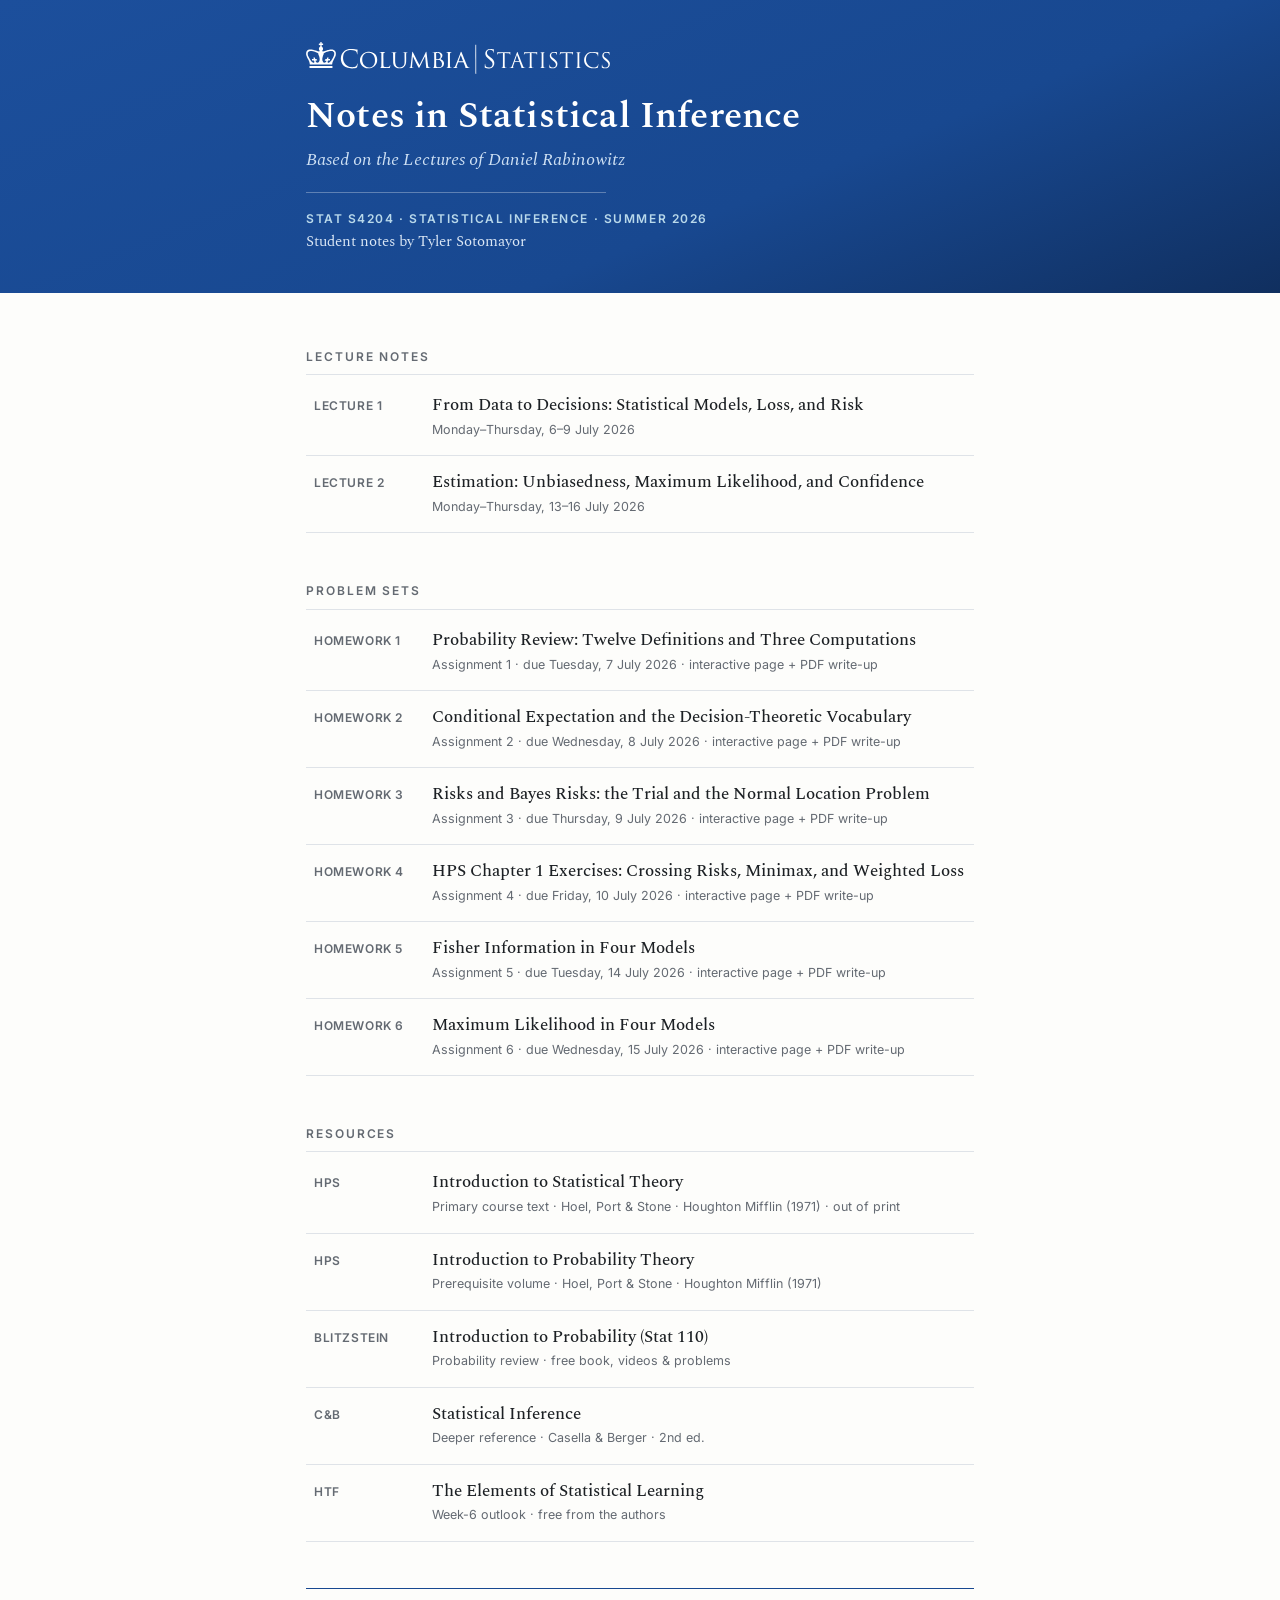
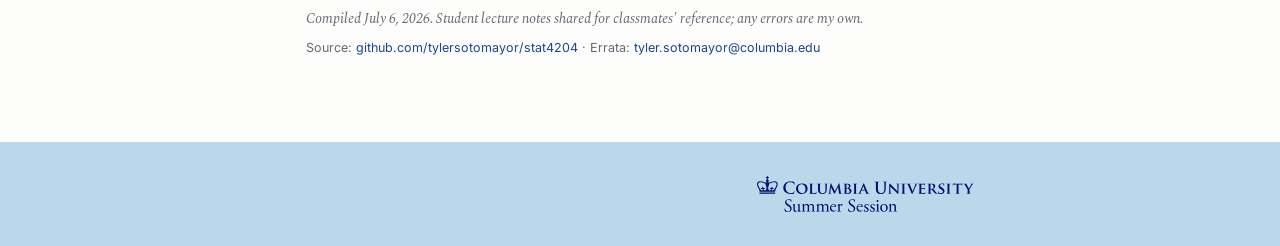
==== index.html @ 0d2d204b "Lecture 2 (Estimation) + expanded Lecture 1 (§1.9 Fisher information) - lecture-02.pdf: new 28-page " ====
<!DOCTYPE html>
<html lang="en">
<head>
<meta charset="utf-8">
<meta name="viewport" content="width=device-width, initial-scale=1">
<title>Notes in Statistical Inference — STAT S4204</title>
<meta name="description" content="Lecture notes for STAT S4204, Statistical Inference — Columbia University, Summer 2026 (Session B). Based on the lectures of Daniel Rabinowitz.">
<link rel="icon" type="image/svg+xml" href="favicon.svg">
<link rel="icon" href="favicon.ico" sizes="32x32">
<link rel="icon" type="image/png" sizes="32x32" href="favicon-32x32.png">
<link rel="icon" type="image/png" sizes="16x16" href="favicon-16x16.png">
<link rel="apple-touch-icon" href="apple-touch-icon.png">
<link rel="manifest" href="site.webmanifest">
<meta name="theme-color" content="#184890">
<link rel="preconnect" href="https://fonts.googleapis.com">
<link rel="preconnect" href="https://fonts.gstatic.com" crossorigin>
<link href="https://fonts.googleapis.com/css2?family=Spectral:ital,wght@0,400;0,500;0,600;0,700;1,400&family=Inter:wght@400;500;600&display=swap" rel="stylesheet">
<style>
  :root{--navy:#184890;--navy-dk:#102f5f;--cublue:#b9d9eb;--ink:#1c2024;--muted:#646a72;
    --rule:#dfe3e8;--bg:#fdfdfb;--prevbg:#eff5fb;--prevink:#2b323b}
  *{box-sizing:border-box}
  body{margin:0;background:var(--bg);color:var(--ink);font-family:"Spectral",Georgia,serif;
    line-height:1.62;-webkit-font-smoothing:antialiased}
  .band{background:linear-gradient(158deg,#1c4f9c,var(--navy) 62%,var(--navy-dk));color:#fff;padding:42px 0 38px}
  .band .in{max-width:720px;margin:0 auto;padding:0 26px}
  .band img{height:32px;width:auto;display:block;margin-bottom:22px}
  .band h1{font-weight:600;font-size:37px;line-height:1.1;letter-spacing:.005em;margin:0 0 8px}
  .band .sub{font-style:italic;font-size:18px;color:#cfe1f4;margin:0 0 18px;font-weight:400}
  .band .crule{height:1px;background:rgba(255,255,255,.30);max-width:300px;margin:0 0 16px}
  .band .course{font-family:"Inter",sans-serif;font-size:12px;letter-spacing:.13em;text-transform:uppercase;
    color:var(--cublue);font-weight:600;margin:0 0 3px}
  .band .byline{font-size:14.5px;color:#dce8f6;margin:0}
  .wrap{max-width:720px;margin:0 auto;padding:6px 26px 84px}
  .full{display:block;text-decoration:none;color:var(--navy-dk);margin:32px 0 4px;padding:17px 22px;
    border:1.5px solid var(--navy);border-radius:4px;transition:background .15s,color .15s}
  .full:hover{background:var(--navy);color:#fff}
  .full .t{font-weight:600;font-size:18px}
  .full .d{font-family:"Inter",sans-serif;font-size:12.5px;opacity:.82;margin-top:4px}
  h2{font-family:"Inter",sans-serif;font-size:12px;letter-spacing:.16em;text-transform:uppercase;
    color:var(--muted);font-weight:600;margin:48px 0 0}
  .h2rule{height:1px;background:var(--rule);margin:8px 0 4px}
  .list{list-style:none;margin:0;padding:0}
  .list li{border-bottom:1px solid var(--rule)}
  a.row{display:grid;grid-template-columns:104px 1fr;gap:14px;align-items:baseline;text-decoration:none;
    color:inherit;padding:15px 8px;transition:background .13s}
  a.row:hover{background:#f3f7fc}
  a.row:hover .ttl{color:var(--navy)}
  .num{font-family:"Inter",sans-serif;font-size:12px;letter-spacing:.05em;text-transform:uppercase;
    color:var(--muted);font-weight:600;white-space:nowrap}
  .ttl{display:block;font-size:17px;line-height:1.4;font-weight:500;transition:color .14s}
  .meta{display:block;font-family:"Inter",sans-serif;color:var(--muted);font-size:12.5px;margin-top:2px}
  .prev{display:block;font-family:"Inter",sans-serif;font-size:12.5px;line-height:1.6;color:var(--prevink);
    background:var(--prevbg);border-left:2px solid var(--cublue);border-radius:0 5px 5px 0;
    max-height:0;opacity:0;overflow:hidden;padding:0 13px;
    transition:max-height .36s ease,opacity .28s ease,padding .36s ease,margin-top .36s ease}
  a.row:hover .prev{max-height:340px;opacity:1;padding:11px 13px;margin-top:9px}
  .prev .lab{display:block;font-weight:600;letter-spacing:.09em;text-transform:uppercase;font-size:10px;
    color:var(--navy);margin-bottom:5px}
  .prev em{font-style:italic}
  footer{margin-top:46px;padding-top:20px;border-top:1px solid var(--navy);color:var(--muted);
    font-size:13.5px;font-style:italic}
  footer .ln{font-family:"Inter",sans-serif;font-style:normal;font-size:12.5px;margin-top:7px}
  footer a{color:var(--navy);text-decoration:none}footer a:hover{text-decoration:underline}
  .footerband{background:var(--cublue);padding:34px 0;line-height:0}
  .footerband .in{max-width:720px;margin:0 auto;padding:0 26px;text-align:right}
  .footerband img{height:36px;width:auto;display:inline-block}
</style>
</head>
<body>
  <div class="band"><div class="in">
    <img src="assets/cu-stat-white.svg" alt="Columbia Statistics">
    <h1>Notes in Statistical Inference</h1>
    <p class="sub">Based on the Lectures of Daniel Rabinowitz</p>
    <div class="crule"></div>
    <p class="course">STAT&nbsp;S4204 · Statistical Inference · Summer&nbsp;2026</p>
    <p class="byline">Student notes by Tyler Sotomayor</p>
  </div></div>
  <div class="wrap">

    <h2>Lecture Notes</h2>
    <div class="h2rule"></div>
    <ul class="list">
      <li><a class="row" href="lecture-01.pdf"><span class="num">Lecture&nbsp;1</span><span><span class="ttl">From Data to Decisions: Statistical Models, Loss, and Risk</span><span class="meta">Monday–Thursday, 6–9 July 2026</span><span class="prev"><span class="lab">Overview</span>The course opens where applied statistics leaves off: a study has a goal, data, and software output—and none of those, by themselves, say anything about reality. This lecture builds the bridge. After a review of random variables, distributions, and realizations (and of expectation up through iterated expectations), the data's unknown joint distribution is organized into a <em>statistical model</em>, the study's purpose becomes an <em>analytic goal</em> expressed in the model's parameters, and the choice of method becomes a decision problem: an action space, a loss function, and—as the figure of merit—the <em>risk function</em>, the expected loss as a function of the parameter. Admissibility and the Bayes principle give the two classical answers to what "good" means, and both are put to work on a two-arm clinical trial in which two estimators of a cure-rate difference compete. Thursday's handout then pushes the estimation half one level deeper: restricting attention to <em>unbiased</em> methods, it builds the <em>score</em> and the <em>Fisher information</em> and proves the <em>information bound</em>—a floor under the variance of every unbiased estimator, computed from the model alone and attained exactly by the average of a normal sample. The companion text is Hoel–Port–Stone, Chapter&nbsp;1 (hps&nbsp;1); the closing section opens the door to Chapter&nbsp;2's estimation theory (hps&nbsp;2).</span></span></a></li>
      <li><a class="row" href="lecture-02.pdf"><span class="num">Lecture&nbsp;2</span><span><span class="ttl">Estimation: Unbiasedness, Maximum Likelihood, and Confidence</span><span class="meta">Monday–Thursday, 13–16 July 2026</span><span class="prev"><span class="lab">Overview</span>Estimation gets its own unit: the decision problem in which the action space <em>is</em> the parameter space and the loss is squared error. The week's deck is an itinerary—most of its slides name what is then developed at the board—and the notes work each named item in full. Unbiasedness is defined in its general form and defended as a way of choosing among admissible rules; the information bound is lifted to models with several parameters, where the price of nuisance parameters becomes visible. The unit's centerpiece is the course's first general-purpose <em>constructor</em> of estimators: maximum likelihood, whose estimate sits—approximately, when the information is high—at truth plus score over information, and therefore approximately attains the floor; four classical samples make that exact or nearly so. Confidence sets turn point estimates into precision statements via pivot statistics; conditional expectation returns as the best predictor under squared error; and with a prior on the table, the posterior mean is proved to minimize the Bayes risk, with the normal–normal, binomial–beta, and Poisson–gamma trios worked out. A closing pair of slides reads Bayes methods as shrinkage and penalization, and names the next horizon: sufficiency (hps&nbsp;2).</span></span></a></li>
    </ul>

    <h2>Problem Sets</h2>
    <div class="h2rule"></div>
    <ul class="list">
      <li><a class="row" href="homework-01.html"><span class="num">Homework&nbsp;1</span><span><span class="ttl">Probability Review: Twelve Definitions and Three Computations</span><span class="meta">Assignment 1 · due Tuesday, 7 July 2026 · interactive page + PDF write-up</span><span class="prev"><span class="lab">Overview</span>The twelve review concepts—random variables through the implication of independence for covariance—each defined, discussed across the course texts, and grounded in a real-world example, plus the three moment computations with every rule named. The interactive page explores a distribution's two portraits, the sign of covariance in data, and the classic dependent-but-uncorrelated counterexample.</span></span></a></li>
      <li><a class="row" href="homework-02.html"><span class="num">Homework&nbsp;2</span><span><span class="ttl">Conditional Expectation and the Decision-Theoretic Vocabulary</span><span class="meta">Assignment 2 · due Wednesday, 8 July 2026 · interactive page + PDF write-up</span><span class="prev"><span class="lab">Overview</span>Expectation through iterated expectations, the statistical model and the analytic goal, the three elements of a decision problem, risk and admissibility—then the first live risk comparison: the observed rate against the shrunken Y/(n+c), whose risk curves cross at p*(n) and merge as n grows. Interactive: a conditional-expectation slicer, the bias–variance anatomy, and a shrinkage-versus-n laboratory.</span></span></a></li>
      <li><a class="row" href="homework-03.html"><span class="num">Homework&nbsp;3</span><span><span class="ttl">Risks and Bayes Risks: the Trial and the Normal Location Problem</span><span class="meta">Assignment 3 · due Thursday, 9 July 2026 · interactive page + PDF write-up</span><span class="prev"><span class="lab">Overview</span>The class example worked in full—risk functions and Bayes risks for the observed-rate and shaded-rate differences under independent uniform priors, with the shaded rule unmasked as the Bayes rule (Laplace's rule of succession)—then the normal problem: the shrinkage family (1−a)S/n + a, its risks, its Bayes risks, and the optimal weight a* = σ²/(n+σ²). Interactive: a two-sample trial lab and a choose-your-prior shrinkage laboratory.</span></span></a></li>
      <li><a class="row" href="homework-04.html"><span class="num">Homework&nbsp;4</span><span><span class="ttl">HPS Chapter 1 Exercises: Crossing Risks, Minimax, and Weighted Loss</span><span class="meta">Assignment 4 · due Friday, 10 July 2026 · interactive page + PDF write-up</span><span class="prev"><span class="lab">Overview</span>Exercises 1, 3, 4, 5, 6, and 7 from the course text's first chapter, in the book's own notation: the linear family cx for a normal observation and its Bayes member c* = 1/4 under a uniform prior; the rate against the shaded rule at n = 2 (crossing risks, minimax within the pair); the running binomial baseline θ(1−θ)/n and its mean risk 1/6n; the weighted loss that flattens the rate's risk into an equalizer; and Poisson estimation priced by a gamma prior. Interactive: a minimax lab at any n, a Bayes-within-a-class lab, and the loss-flattening comparison.</span></span></a></li>
      <li><a class="row" href="homework-05.html"><span class="num">Homework&nbsp;5</span><span><span class="ttl">Fisher Information in Four Models</span><span class="meta">Assignment 5 · due Tuesday, 14 July 2026 · interactive page + PDF write-up</span><span class="prev"><span class="lab">Overview</span>The seven likelihood quantities—likelihood through the expected second derivative—computed in four models: normal with known variance, Poisson, exponential in its mean parameterization, and the natural exponential family f(y)exp[θy − ψ(θ)], whose normalizer generates the moments (mean ψ′, variance ψ″) and unifies the other three by reparameterization. Every setting exhibits the score's zero mean and the information identity Var(ℓ′) = −E(ℓ″) = Iₙ(θ). Interactive: a curvature lab, an observed-versus-expected information sampler, and the attained/unattained bound comparison.</span></span></a></li>
      <li><a class="row" href="homework-06.html"><span class="num">Homework&nbsp;6</span><span><span class="ttl">Maximum Likelihood in Four Models</span><span class="meta">Assignment 6 · due Wednesday, 15 July 2026 · interactive page + PDF write-up</span><span class="prev"><span class="lab">Overview</span>The sequel to Assignment 5: the two items struck from that problem set become this one. In all four models—normal with known variance, Poisson, exponential in the mean, and the exponential family parameterized by θ = ψ′(ξ)—the maximum likelihood estimator is the sample mean, its variance is exact rather than asymptotic, and it sits on the variance bound; the fourth problem shows why the instructor's choice of parameterization makes the likelihood equation hand over the estimator directly. Interactive: the likelihood equation picking out ȳ, the estimator's sampling distribution against the bound, and the slope-matching picture on ψ.</span></span></a></li>
    </ul>

    <h2>Resources</h2>
    <div class="h2rule"></div>
    <ul class="list">
      <li><a class="row" href="https://archive.org/details/introductiontost00hoel_0" target="_blank" rel="noopener"><span class="num">HPS</span><span><span class="ttl">Introduction to Statistical Theory</span><span class="meta">Primary course text · Hoel, Port &amp; Stone · Houghton Mifflin (1971) · out of print</span><span class="prev"><span class="lab">About</span>The text the course follows — Ch.&nbsp;1 decision theory, Chs.&nbsp;2–3 estimation and testing, Chs.&nbsp;4–5 linear models; the notes' locators (hps&nbsp;1, …) point straight into it. The syllabus lists it as <em>Introduction to Statistical Inference</em>; the book published under ISBN 0-395-04637-8 is <em>Introduction to Statistical Theory</em>. Out of print — borrowable by the hour at the Internet Archive (free account), and used copies are inexpensive.</span></span></a></li>
      <li><a class="row" href="https://archive.org/details/introductiontopr0000hoel" target="_blank" rel="noopener"><span class="num">HPS</span><span><span class="ttl">Introduction to Probability Theory</span><span class="meta">Prerequisite volume · Hoel, Port &amp; Stone · Houghton Mifflin (1971)</span><span class="prev"><span class="lab">About</span>The probability volume of the same trilogy — the reference for the Week-1 review material: random variables, distributions, expectation, conditional expectation, variance and covariance. Borrowable at the Internet Archive.</span></span></a></li>
      <li><a class="row" href="https://projects.iq.harvard.edu/stat110/home" target="_blank" rel="noopener"><span class="num">Blitzstein</span><span><span class="ttl">Introduction to Probability (Stat 110)</span><span class="meta">Probability review · free book, videos &amp; problems</span><span class="prev"><span class="lab">About</span>Blitzstein &amp; Hwang's probability course and book, free from the authors — the friendliest place to rebuild fluency with distributions, expectation, LOTUS, conditioning, and iterated expectations.</span></span></a></li>
      <li><a class="row" href="https://archive.org/details/statisticalinfer0000case" target="_blank" rel="noopener"><span class="num">C&amp;B</span><span><span class="ttl">Statistical Inference</span><span class="meta">Deeper reference · Casella &amp; Berger · 2nd ed.</span><span class="prev"><span class="lab">About</span>The standard graduate reference for everything this course touches — decision theory, estimation, hypothesis testing — at one more level of generality. Borrowable at the Internet Archive.</span></span></a></li>
      <li><a class="row" href="https://hastie.su.domains/ElemStatLearn/" target="_blank" rel="noopener"><span class="num">HTF</span><span><span class="ttl">The Elements of Statistical Learning</span><span class="meta">Week-6 outlook · free from the authors</span><span class="prev"><span class="lab">About</span>Hastie, Tibshirani &amp; Friedman's classic — the natural continuation for the final week's introduction to the foundations of machine learning. Free PDF from the authors.</span></span></a></li>
    </ul>

    <footer>
      Compiled July&nbsp;6,&nbsp;2026. Student lecture notes shared for classmates' reference; any errors are my own.
      <div class="ln">Source: <a href="https://github.com/tylersotomayor/stat4204/tree/main/src">github.com/tylersotomayor/stat4204</a> · Errata: <a href="mailto:tyler.sotomayor@columbia.edu">tyler.sotomayor@columbia.edu</a></div>
    </footer>
  </div>
  <div class="footerband"><div class="in"><img src="assets/summer-logo.svg" alt="Columbia University Summer Session"></div></div>
</body>
</html>
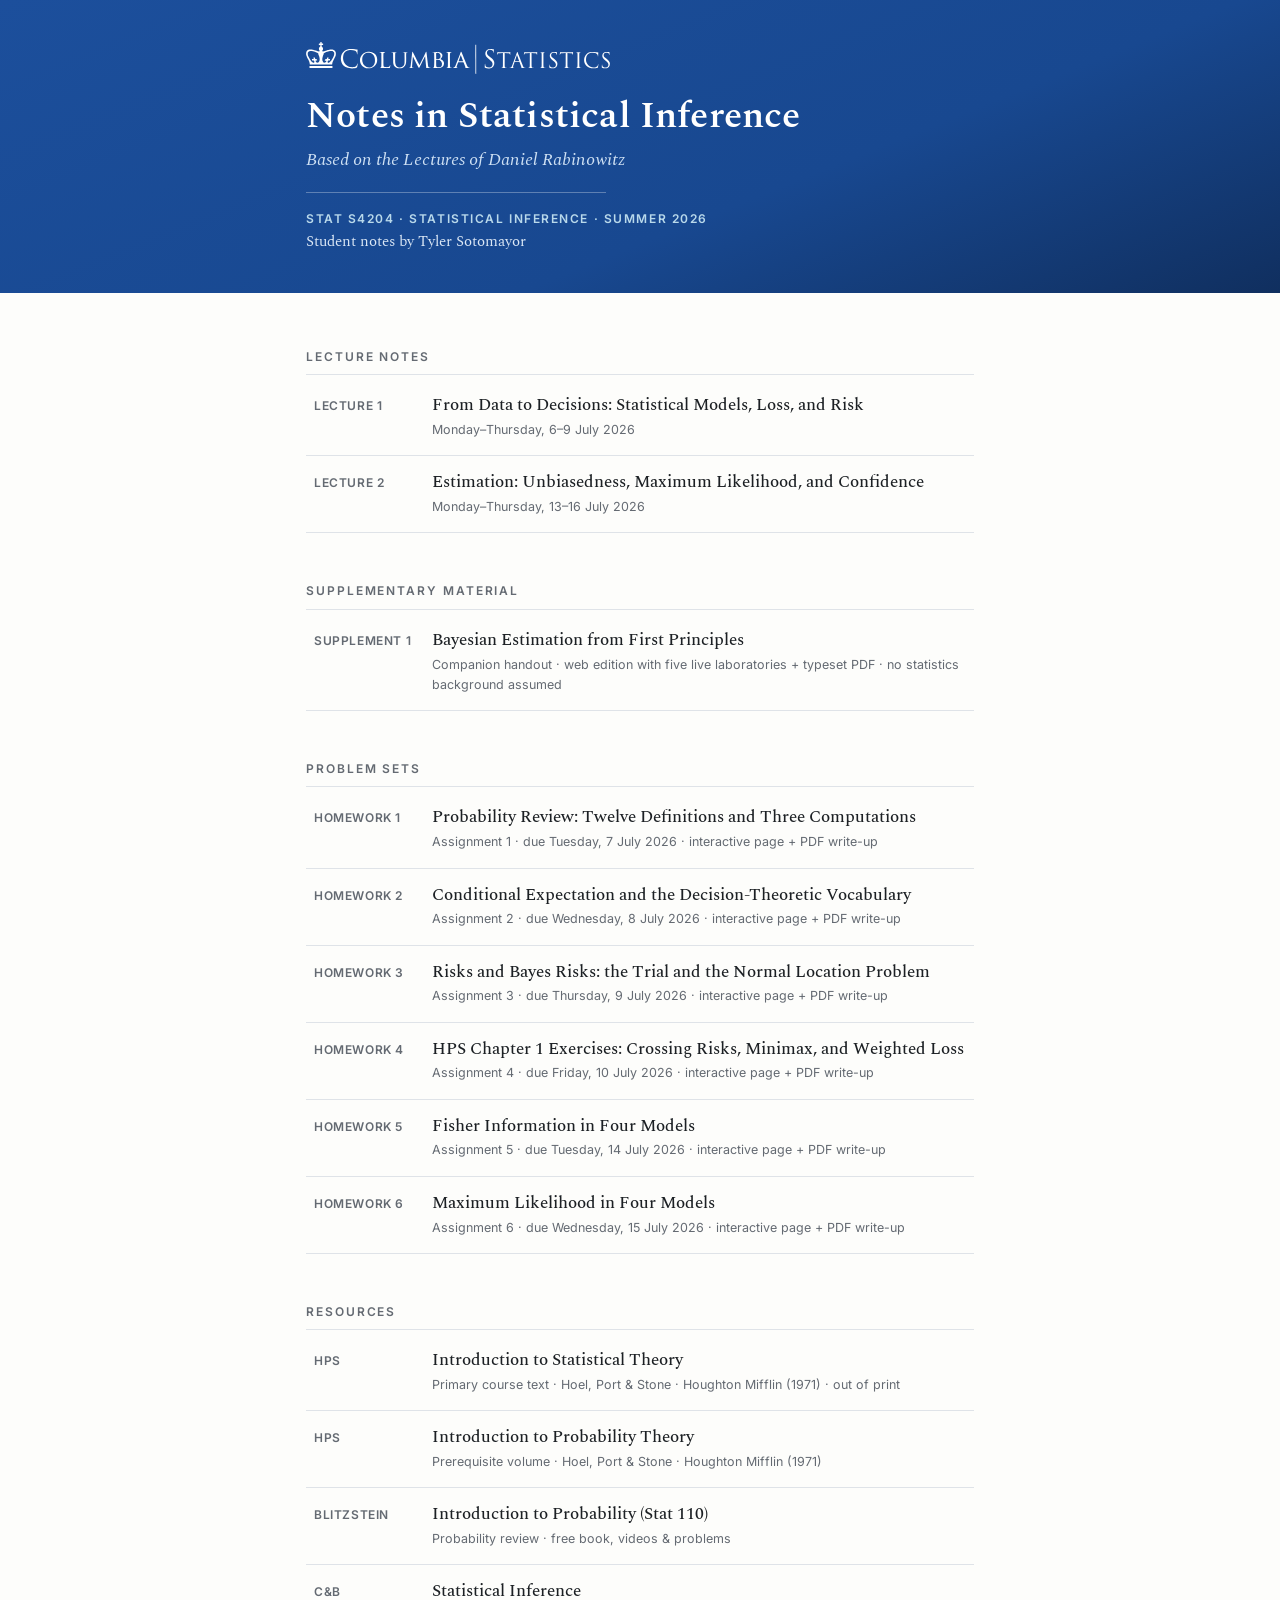
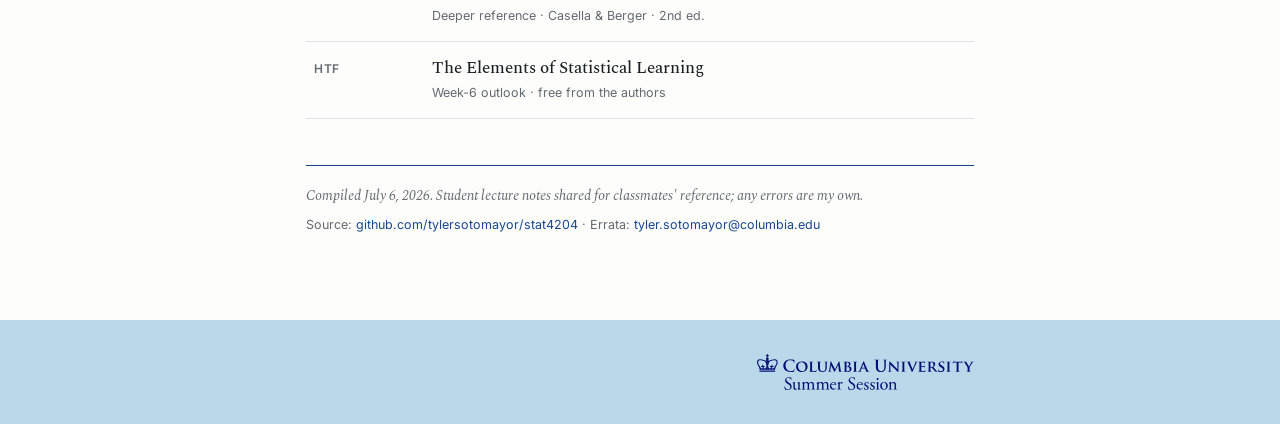
==== commit 594b6804: "Supplementary Material: Bayesian Estimation handout, web edition with live labs - handout-bayes-esti" ====
--- a/index.html
+++ b/index.html
@@ -84,6 +84,12 @@
       <li><a class="row" href="lecture-02.pdf"><span class="num">Lecture&nbsp;2</span><span><span class="ttl">Estimation: Unbiasedness, Maximum Likelihood, and Confidence</span><span class="meta">Monday–Thursday, 13–16 July 2026</span><span class="prev"><span class="lab">Overview</span>Estimation gets its own unit: the decision problem in which the action space <em>is</em> the parameter space and the loss is squared error. The week's deck is an itinerary—most of its slides name what is then developed at the board—and the notes work each named item in full. Unbiasedness is defined in its general form and defended as a way of choosing among admissible rules; the information bound is lifted to models with several parameters, where the price of nuisance parameters becomes visible. The unit's centerpiece is the course's first general-purpose <em>constructor</em> of estimators: maximum likelihood, whose estimate sits—approximately, when the information is high—at truth plus score over information, and therefore approximately attains the floor; four classical samples make that exact or nearly so. Confidence sets turn point estimates into precision statements via pivot statistics; conditional expectation returns as the best predictor under squared error; and with a prior on the table, the posterior mean is proved to minimize the Bayes risk, with the normal–normal, binomial–beta, and Poisson–gamma trios worked out. A closing pair of slides reads Bayes methods as shrinkage and penalization, and names the next horizon: sufficiency (hps&nbsp;2).</span></span></a></li>
     </ul>
 
+    <h2>Supplementary Material</h2>
+    <div class="h2rule"></div>
+    <ul class="list">
+      <li><a class="row" href="handout-bayes-estimation.html"><span class="num">Supplement&nbsp;1</span><span><span class="ttl">Bayesian Estimation from First Principles</span><span class="meta">Companion handout · web edition with five live laboratories + typeset PDF · no statistics background assumed</span><span class="prev"><span class="lab">Overview</span>A student-written companion that rebuilds, from nothing, the mathematics behind one sentence from Lecture 2: <em>under squared-error loss, the best estimator is the posterior mean</em>. Every term is defined before it is used, and every derivation shows every algebraic step: why estimation gets stuck without a prior, Bayes' theorem proved by slicing a joint distribution, the best-constant and posterior-mean theorems in full, the Gamma and Beta toolkit, and two complete worked examples with real numbers. The web edition embeds five laboratories where the print edition has figures—slice-and-renormalize Bayes updating, a steerable prior-to-posterior lab, the loss function choosing between mean, median, and mode, and three priors racing one data stream—with the normal–normal update as the centerpiece: its completing-the-square derivation replayed step by step with your numbers, a precision ledger, and a shrinkage strip.</span></span></a></li>
+    </ul>
+
     <h2>Problem Sets</h2>
     <div class="h2rule"></div>
     <ul class="list">
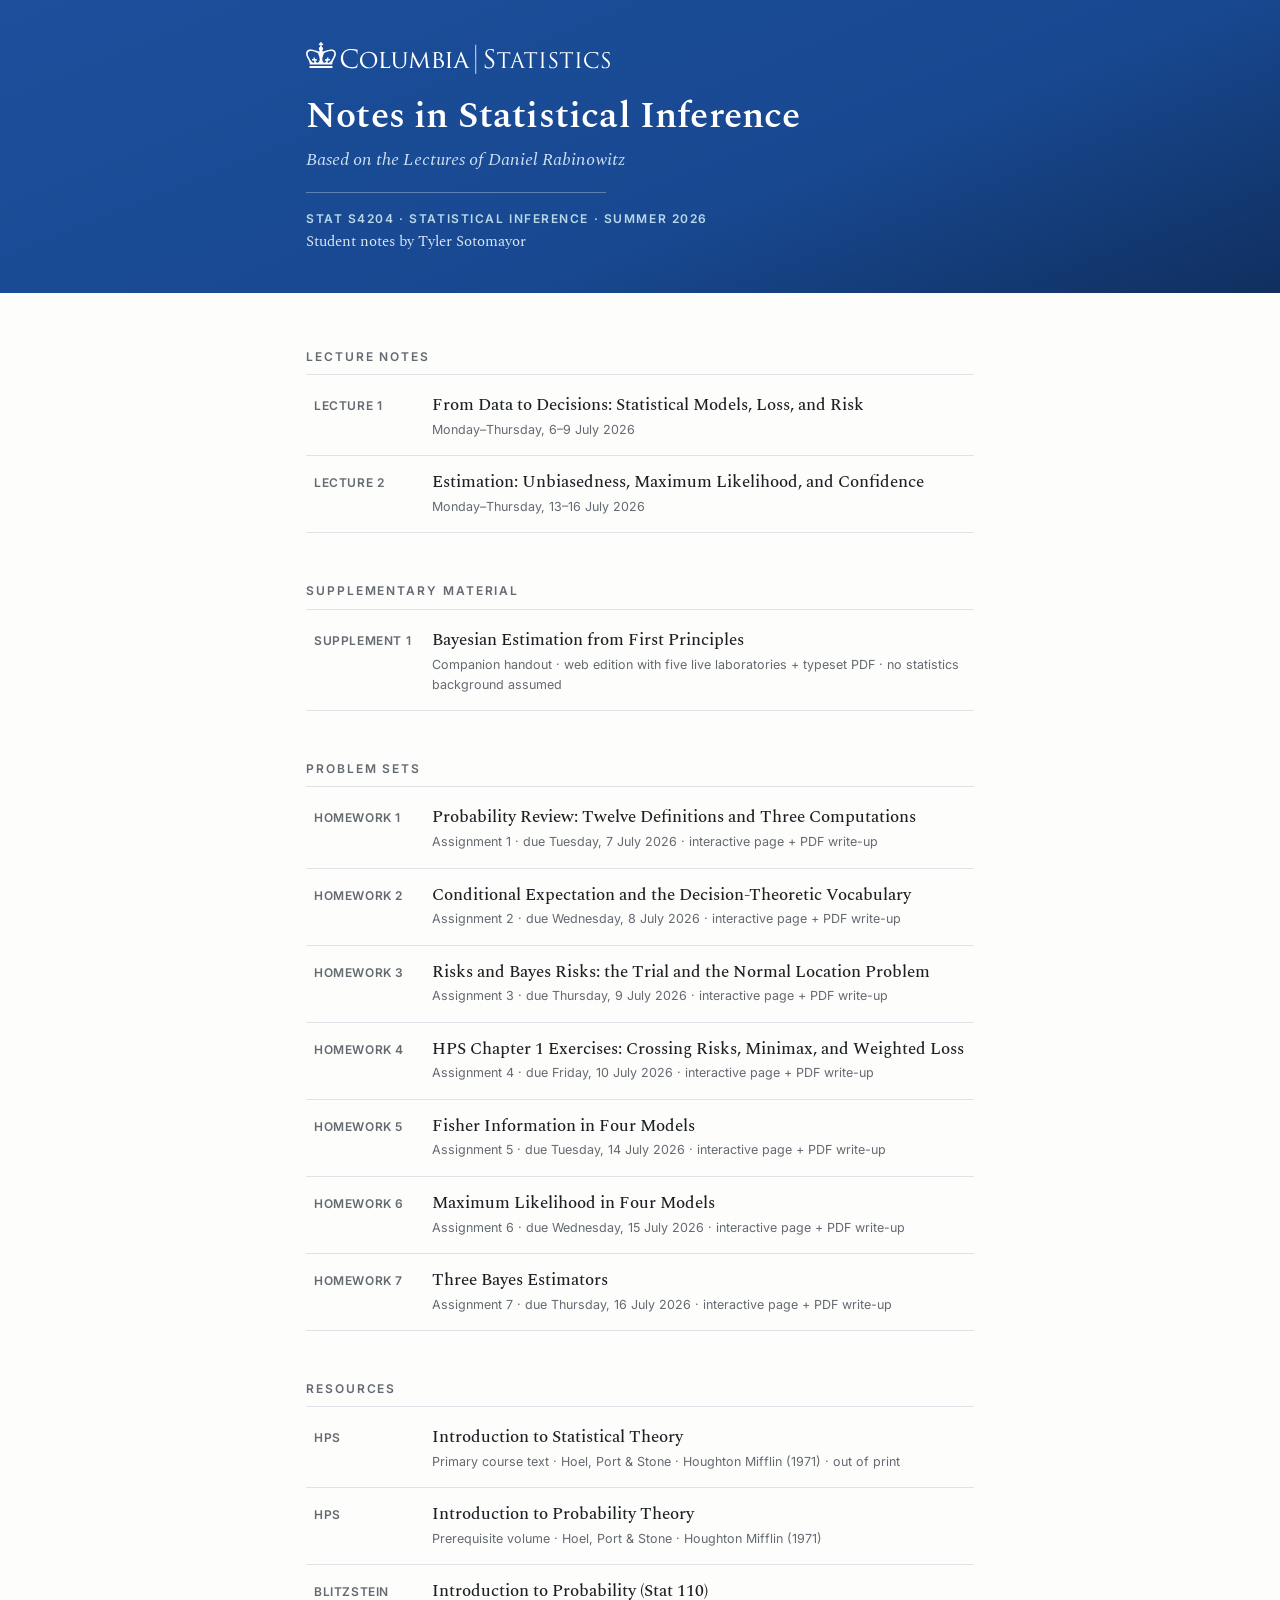
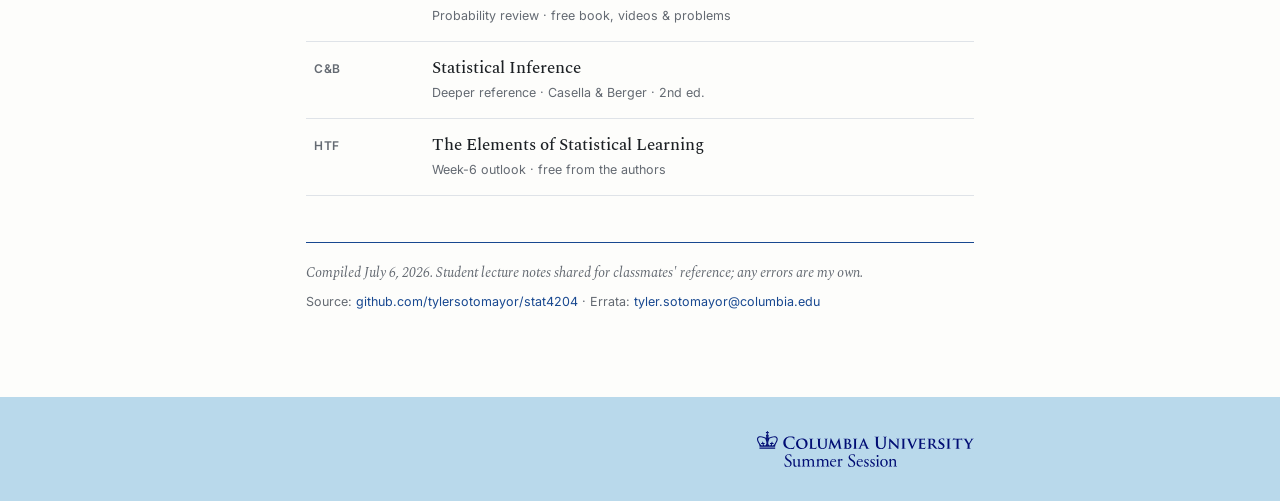
==== commit 7806c3a7: "Publish Homework 7: three conjugate Bayes estimators Write-up PDF plus the interactive companion (no" ====
--- a/index.html
+++ b/index.html
@@ -99,6 +99,7 @@
       <li><a class="row" href="homework-04.html"><span class="num">Homework&nbsp;4</span><span><span class="ttl">HPS Chapter 1 Exercises: Crossing Risks, Minimax, and Weighted Loss</span><span class="meta">Assignment 4 · due Friday, 10 July 2026 · interactive page + PDF write-up</span><span class="prev"><span class="lab">Overview</span>Exercises 1, 3, 4, 5, 6, and 7 from the course text's first chapter, in the book's own notation: the linear family cx for a normal observation and its Bayes member c* = 1/4 under a uniform prior; the rate against the shaded rule at n = 2 (crossing risks, minimax within the pair); the running binomial baseline θ(1−θ)/n and its mean risk 1/6n; the weighted loss that flattens the rate's risk into an equalizer; and Poisson estimation priced by a gamma prior. Interactive: a minimax lab at any n, a Bayes-within-a-class lab, and the loss-flattening comparison.</span></span></a></li>
       <li><a class="row" href="homework-05.html"><span class="num">Homework&nbsp;5</span><span><span class="ttl">Fisher Information in Four Models</span><span class="meta">Assignment 5 · due Tuesday, 14 July 2026 · interactive page + PDF write-up</span><span class="prev"><span class="lab">Overview</span>The seven likelihood quantities—likelihood through the expected second derivative—computed in four models: normal with known variance, Poisson, exponential in its mean parameterization, and the natural exponential family f(y)exp[θy − ψ(θ)], whose normalizer generates the moments (mean ψ′, variance ψ″) and unifies the other three by reparameterization. Every setting exhibits the score's zero mean and the information identity Var(ℓ′) = −E(ℓ″) = Iₙ(θ). Interactive: a curvature lab, an observed-versus-expected information sampler, and the attained/unattained bound comparison.</span></span></a></li>
       <li><a class="row" href="homework-06.html"><span class="num">Homework&nbsp;6</span><span><span class="ttl">Maximum Likelihood in Four Models</span><span class="meta">Assignment 6 · due Wednesday, 15 July 2026 · interactive page + PDF write-up</span><span class="prev"><span class="lab">Overview</span>The sequel to Assignment 5: the two items struck from that problem set become this one. In all four models—normal with known variance, Poisson, exponential in the mean, and the exponential family parameterized by θ = ψ′(ξ)—the maximum likelihood estimator is the sample mean, its variance is exact rather than asymptotic, and it sits on the variance bound; the fourth problem shows why the instructor's choice of parameterization makes the likelihood equation hand over the estimator directly. Interactive: the likelihood equation picking out ȳ, the estimator's sampling distribution against the bound, and the slope-matching picture on ψ.</span></span></a></li>
+      <li><a class="row" href="homework-07.html"><span class="num">Homework&nbsp;7</span><span><span class="ttl">Three Bayes Estimators</span><span class="meta">Assignment 7 · due Thursday, 16 July 2026 · interactive page + PDF write-up</span><span class="prev"><span class="lab">Overview</span>The Bayes estimator under squared-error loss in three conjugate models—normal data with a normal prior, Bernoulli with Beta, Poisson with Gamma—each found by matching kernels and taking the posterior mean. All three come out as the same weighted average: sample mean against prior mean, with the prior worth σ²/τ² observations, α+β pseudo-trials, or β units of exposure, and the data buying out the prior as n grows. Interactive: three conjugate-update laboratories with prior, likelihood, and posterior live.</span></span></a></li>
     </ul>
 
     <h2>Resources</h2>
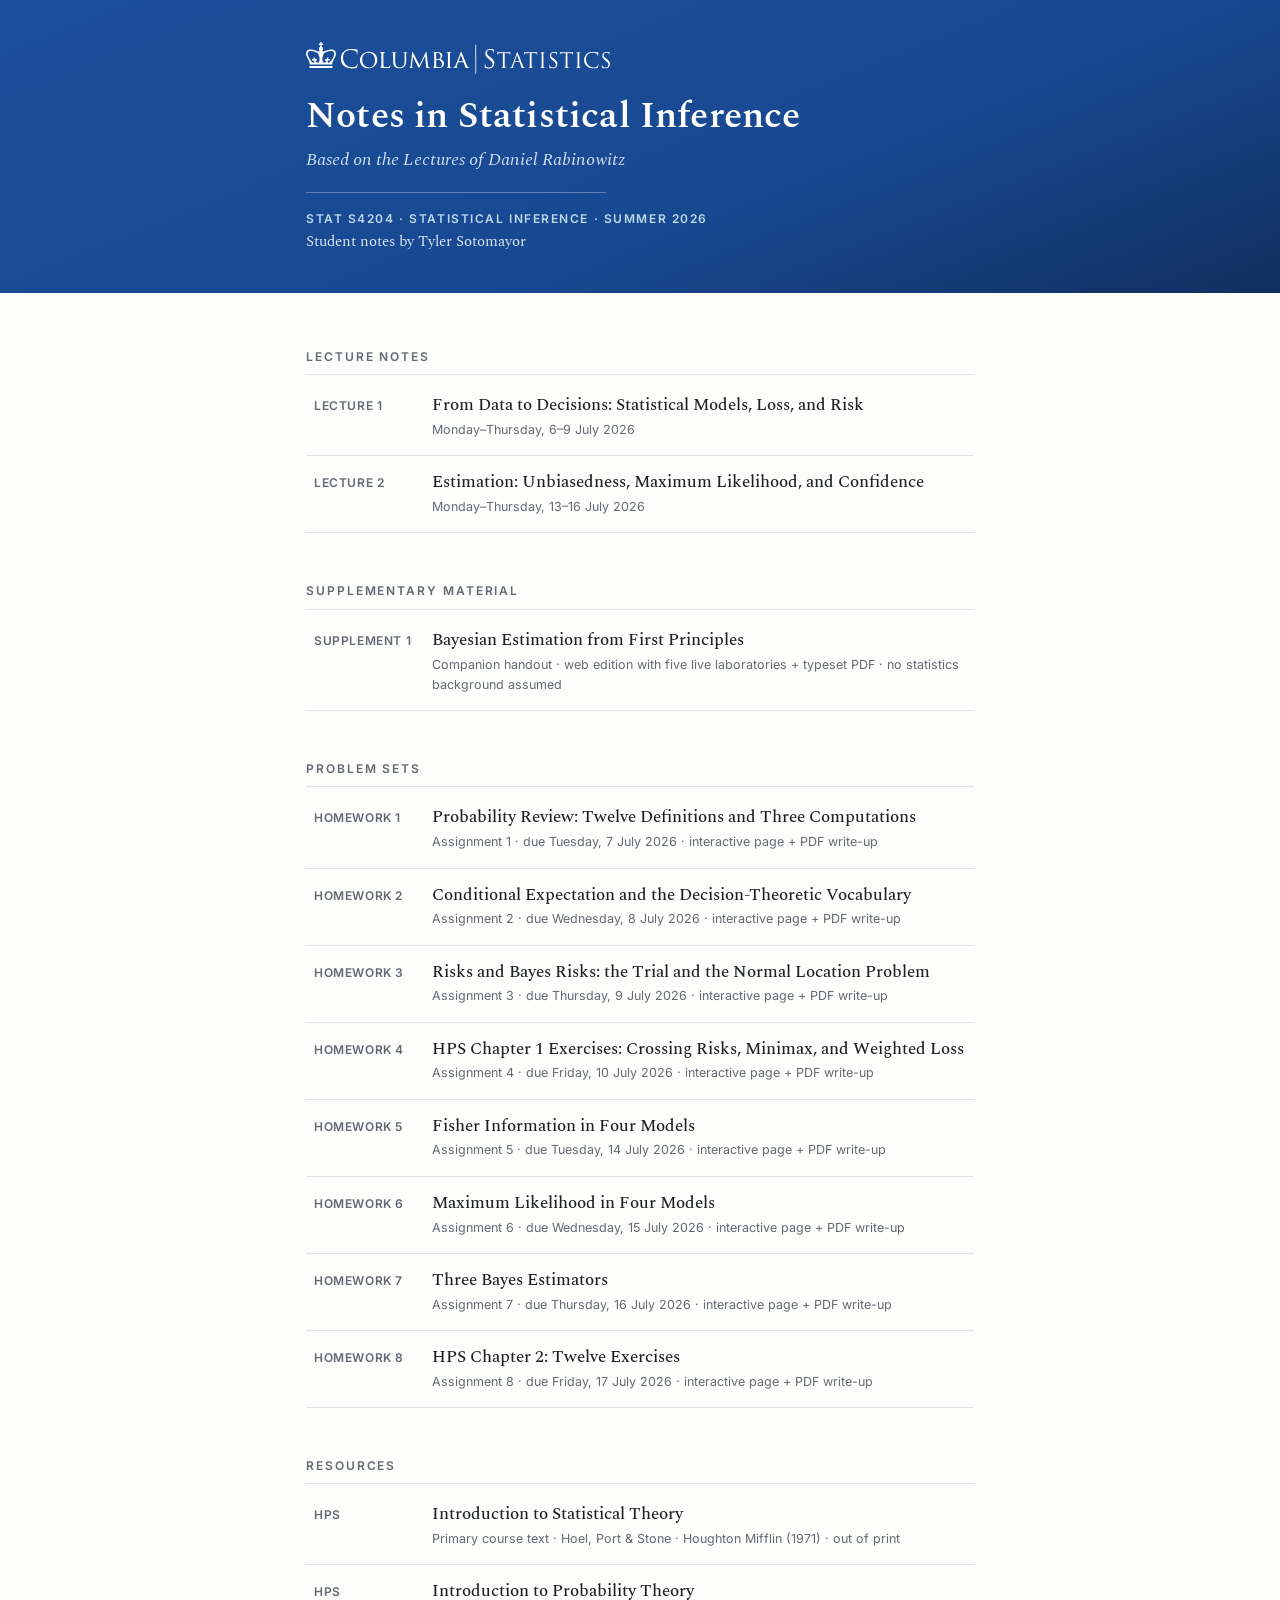
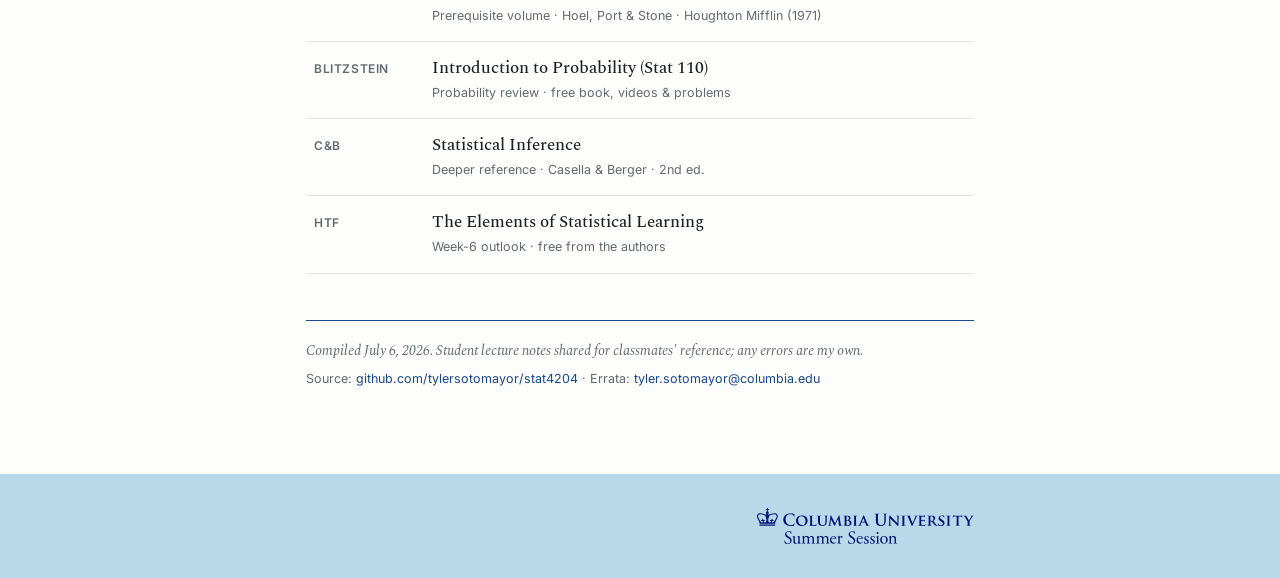
==== commit 8b22f18e: "Publish Homework 8: twelve Chapter 2 exercises Write-up PDF plus the interactive companion (precisio" ====
--- a/index.html
+++ b/index.html
@@ -100,6 +100,7 @@
       <li><a class="row" href="homework-05.html"><span class="num">Homework&nbsp;5</span><span><span class="ttl">Fisher Information in Four Models</span><span class="meta">Assignment 5 · due Tuesday, 14 July 2026 · interactive page + PDF write-up</span><span class="prev"><span class="lab">Overview</span>The seven likelihood quantities—likelihood through the expected second derivative—computed in four models: normal with known variance, Poisson, exponential in its mean parameterization, and the natural exponential family f(y)exp[θy − ψ(θ)], whose normalizer generates the moments (mean ψ′, variance ψ″) and unifies the other three by reparameterization. Every setting exhibits the score's zero mean and the information identity Var(ℓ′) = −E(ℓ″) = Iₙ(θ). Interactive: a curvature lab, an observed-versus-expected information sampler, and the attained/unattained bound comparison.</span></span></a></li>
       <li><a class="row" href="homework-06.html"><span class="num">Homework&nbsp;6</span><span><span class="ttl">Maximum Likelihood in Four Models</span><span class="meta">Assignment 6 · due Wednesday, 15 July 2026 · interactive page + PDF write-up</span><span class="prev"><span class="lab">Overview</span>The sequel to Assignment 5: the two items struck from that problem set become this one. In all four models—normal with known variance, Poisson, exponential in the mean, and the exponential family parameterized by θ = ψ′(ξ)—the maximum likelihood estimator is the sample mean, its variance is exact rather than asymptotic, and it sits on the variance bound; the fourth problem shows why the instructor's choice of parameterization makes the likelihood equation hand over the estimator directly. Interactive: the likelihood equation picking out ȳ, the estimator's sampling distribution against the bound, and the slope-matching picture on ψ.</span></span></a></li>
       <li><a class="row" href="homework-07.html"><span class="num">Homework&nbsp;7</span><span><span class="ttl">Three Bayes Estimators</span><span class="meta">Assignment 7 · due Thursday, 16 July 2026 · interactive page + PDF write-up</span><span class="prev"><span class="lab">Overview</span>The Bayes estimator under squared-error loss in three conjugate models—normal data with a normal prior, Bernoulli with Beta, Poisson with Gamma—each found by matching kernels and taking the posterior mean. All three come out as the same weighted average: sample mean against prior mean, with the prior worth σ²/τ² observations, α+β pseudo-trials, or β units of exposure, and the data buying out the prior as n grows. Interactive: three conjugate-update laboratories with prior, likelihood, and posterior live.</span></span></a></li>
+      <li><a class="row" href="homework-08.html"><span class="num">Homework&nbsp;8</span><span><span class="ttl">HPS Chapter 2: Twelve Exercises</span><span class="meta">Assignment 8 · due Friday, 17 July 2026 · interactive page + PDF write-up</span><span class="prev"><span class="lab">Overview</span>Exercises 8, 9, 10, 11, 14, 16, 29, 38, 54, 55, 59(a), and 61 from the estimation chapter: the Poisson sample mean shown efficient, minimum-variance weights (equal for equal variances, precision-proportional otherwise), the efficiency 2/n of using two observations, the mean as the minimizer of expected squared distance, the χ²-based variance estimator and the multiple k = n/(n+2) that beats its unbiased version outright, the information identity derived in general, model-free versus maximum-likelihood estimation of E(1/√X), two Bayes estimators (Poisson-gamma and a truncated-prior exponential worked by parts), the best predictor E(Y|x) = 2x/3, and sequential-equals-batch Bayesian updating. Interactive: precision-weighting bars, the cost-of-unbiasedness curve, and the two-posterior overlay.</span></span></a></li>
     </ul>
 
     <h2>Resources</h2>
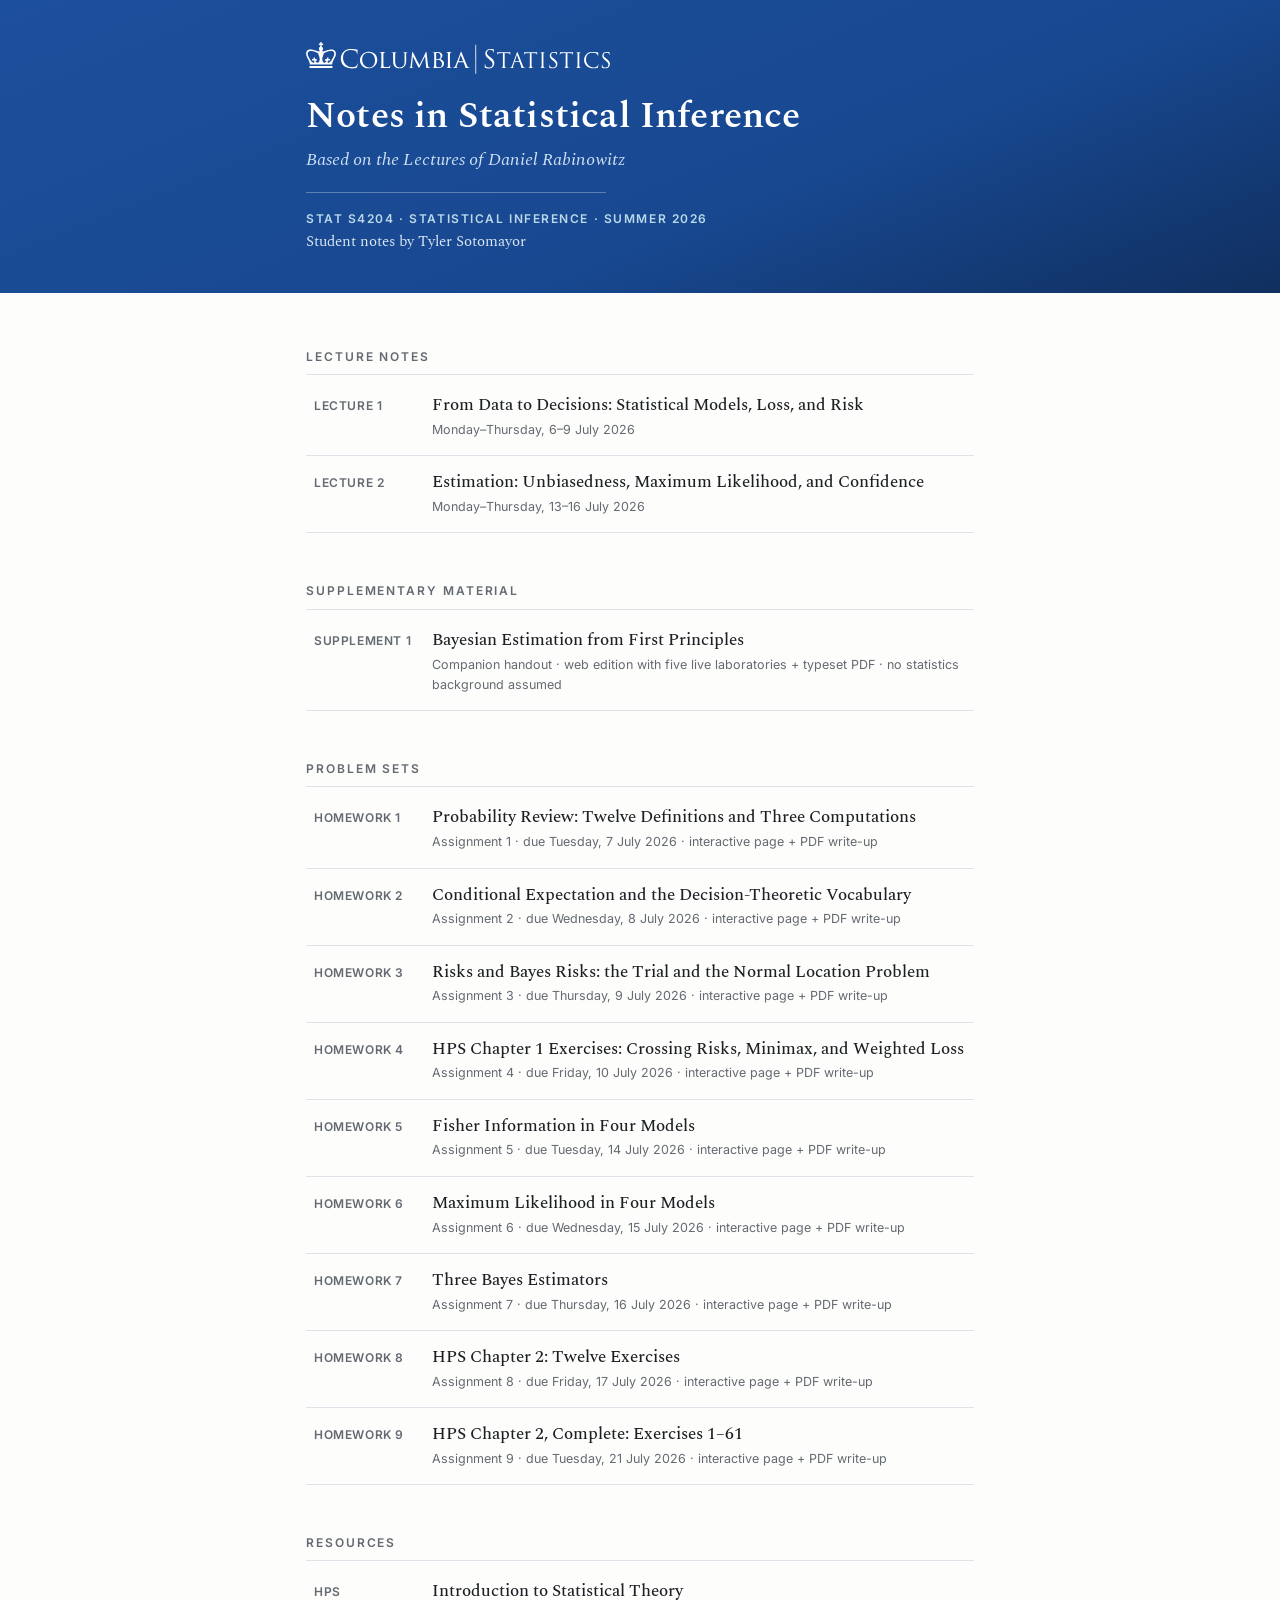
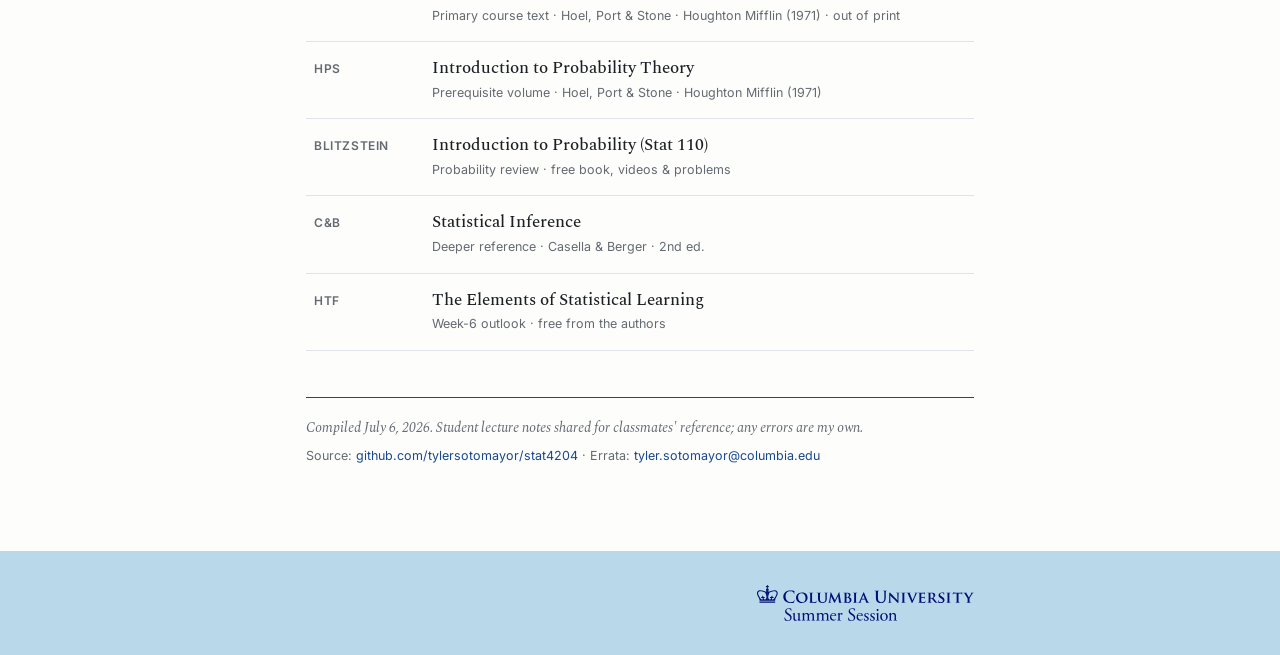
==== commit 26f29cc5: "Publish Homework 9: all sixty-one Chapter 2 exercises Complete the estimation chapter: Exercises 1-6" ====
--- a/index.html
+++ b/index.html
@@ -101,6 +101,7 @@
       <li><a class="row" href="homework-06.html"><span class="num">Homework&nbsp;6</span><span><span class="ttl">Maximum Likelihood in Four Models</span><span class="meta">Assignment 6 · due Wednesday, 15 July 2026 · interactive page + PDF write-up</span><span class="prev"><span class="lab">Overview</span>The sequel to Assignment 5: the two items struck from that problem set become this one. In all four models—normal with known variance, Poisson, exponential in the mean, and the exponential family parameterized by θ = ψ′(ξ)—the maximum likelihood estimator is the sample mean, its variance is exact rather than asymptotic, and it sits on the variance bound; the fourth problem shows why the instructor's choice of parameterization makes the likelihood equation hand over the estimator directly. Interactive: the likelihood equation picking out ȳ, the estimator's sampling distribution against the bound, and the slope-matching picture on ψ.</span></span></a></li>
       <li><a class="row" href="homework-07.html"><span class="num">Homework&nbsp;7</span><span><span class="ttl">Three Bayes Estimators</span><span class="meta">Assignment 7 · due Thursday, 16 July 2026 · interactive page + PDF write-up</span><span class="prev"><span class="lab">Overview</span>The Bayes estimator under squared-error loss in three conjugate models—normal data with a normal prior, Bernoulli with Beta, Poisson with Gamma—each found by matching kernels and taking the posterior mean. All three come out as the same weighted average: sample mean against prior mean, with the prior worth σ²/τ² observations, α+β pseudo-trials, or β units of exposure, and the data buying out the prior as n grows. Interactive: three conjugate-update laboratories with prior, likelihood, and posterior live.</span></span></a></li>
       <li><a class="row" href="homework-08.html"><span class="num">Homework&nbsp;8</span><span><span class="ttl">HPS Chapter 2: Twelve Exercises</span><span class="meta">Assignment 8 · due Friday, 17 July 2026 · interactive page + PDF write-up</span><span class="prev"><span class="lab">Overview</span>Exercises 8, 9, 10, 11, 14, 16, 29, 38, 54, 55, 59(a), and 61 from the estimation chapter: the Poisson sample mean shown efficient, minimum-variance weights (equal for equal variances, precision-proportional otherwise), the efficiency 2/n of using two observations, the mean as the minimizer of expected squared distance, the χ²-based variance estimator and the multiple k = n/(n+2) that beats its unbiased version outright, the information identity derived in general, model-free versus maximum-likelihood estimation of E(1/√X), two Bayes estimators (Poisson-gamma and a truncated-prior exponential worked by parts), the best predictor E(Y|x) = 2x/3, and sequential-equals-batch Bayesian updating. Interactive: precision-weighting bars, the cost-of-unbiasedness curve, and the two-posterior overlay.</span></span></a></li>
+      <li><a class="row" href="homework-09.html"><span class="num">Homework&nbsp;9</span><span><span class="ttl">HPS Chapter 2, Complete: Exercises 1–61</span><span class="meta">Assignment 9 · due Tuesday, 21 July 2026 · interactive page + PDF write-up</span><span class="prev"><span class="lab">Overview</span>The entire exercise set at the end of the estimation chapter, all sixty-one problems reproduced verbatim and solved: unbiasedness and the variance bound (including the negative-binomial inverse-sampling estimator and why the bound fails for the uniform), maximum likelihood across a dozen densities and at the boundary, the method of moments and its instability for a binomial's number of trials, confidence intervals for means and variances built on the normal and chi-square, and a closing run of Bayes and minimax problems—two conjugate posteriors, a posterior that is an exponential shifted to the data, absolute-error risk, and best-versus-best-linear prediction. Twelve of the sixty-one were Assignment 8; their solutions are carried over and extended. Interactive: seven laboratories—the minimax equalizer, inverse-sampling bias, the cost of unbiasedness, method-of-moments wobble, the skewed chi-square interval, the shifted-exponential posterior, and best versus best-linear prediction.</span></span></a></li>
     </ul>
 
     <h2>Resources</h2>
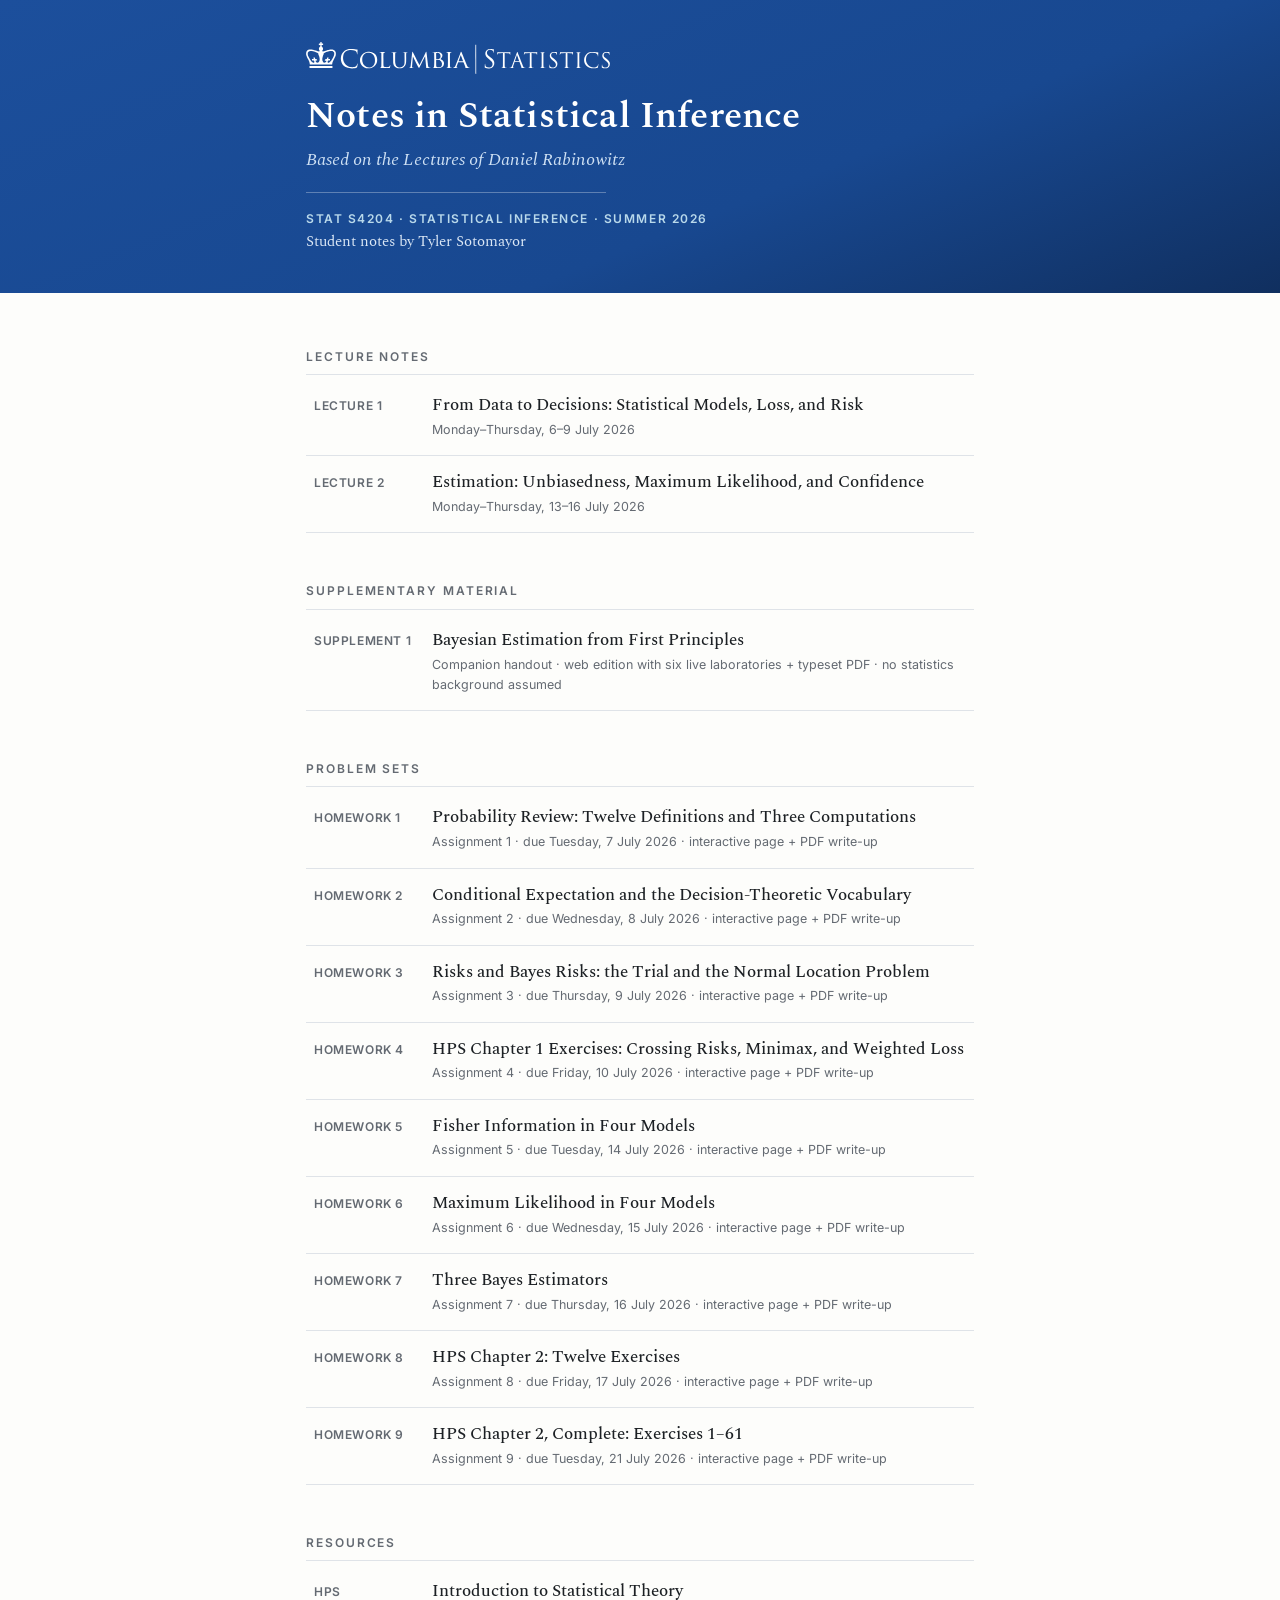
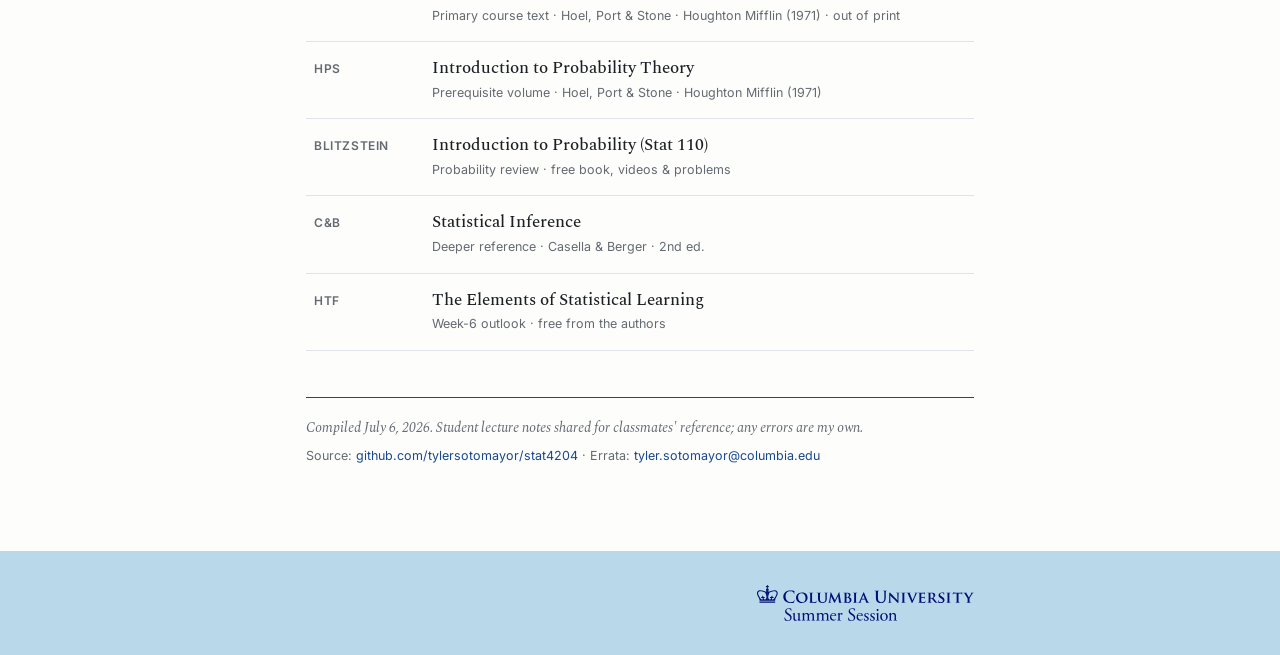
==== commit e7409102: "Supplement 1: add the Poisson–gamma count example (§B.9) Extend the Bayesian Estimation handout with" ====
--- a/index.html
+++ b/index.html
@@ -87,7 +87,7 @@
     <h2>Supplementary Material</h2>
     <div class="h2rule"></div>
     <ul class="list">
-      <li><a class="row" href="handout-bayes-estimation.html"><span class="num">Supplement&nbsp;1</span><span><span class="ttl">Bayesian Estimation from First Principles</span><span class="meta">Companion handout · web edition with five live laboratories + typeset PDF · no statistics background assumed</span><span class="prev"><span class="lab">Overview</span>A student-written companion that rebuilds, from nothing, the mathematics behind one sentence from Lecture 2: <em>under squared-error loss, the best estimator is the posterior mean</em>. Every term is defined before it is used, and every derivation shows every algebraic step: why estimation gets stuck without a prior, Bayes' theorem proved by slicing a joint distribution, the best-constant and posterior-mean theorems in full, the Gamma and Beta toolkit, and two complete worked examples with real numbers. The web edition embeds five laboratories where the print edition has figures—slice-and-renormalize Bayes updating, a steerable prior-to-posterior lab, the loss function choosing between mean, median, and mode, and three priors racing one data stream—with the normal–normal update as the centerpiece: its completing-the-square derivation replayed step by step with your numbers, a precision ledger, and a shrinkage strip.</span></span></a></li>
+      <li><a class="row" href="handout-bayes-estimation.html"><span class="num">Supplement&nbsp;1</span><span><span class="ttl">Bayesian Estimation from First Principles</span><span class="meta">Companion handout · web edition with six live laboratories + typeset PDF · no statistics background assumed</span><span class="prev"><span class="lab">Overview</span>A student-written companion that rebuilds, from nothing, the mathematics behind one sentence from Lecture 2: <em>under squared-error loss, the best estimator is the posterior mean</em>. Every term is defined before it is used, and every derivation shows every algebraic step: why estimation gets stuck without a prior, Bayes' theorem proved by slicing a joint distribution, the best-constant and posterior-mean theorems in full, the Gamma and Beta toolkit, and three complete worked examples with real numbers—a fraction, a measurement, and a count—closing with the one formula all three share: the Bayes estimate as a linear combination of the prior mean and the sample mean, with credibility weights. The web edition embeds six laboratories where the print edition has figures—slice-and-renormalize Bayes updating, steerable beta–binomial and Poisson–gamma updates, the loss function choosing between mean, median, and mode, and three priors racing one data stream—with the normal–normal update as the centerpiece: its completing-the-square derivation replayed step by step with your numbers, a precision ledger, and a shrinkage strip.</span></span></a></li>
     </ul>
 
     <h2>Problem Sets</h2>
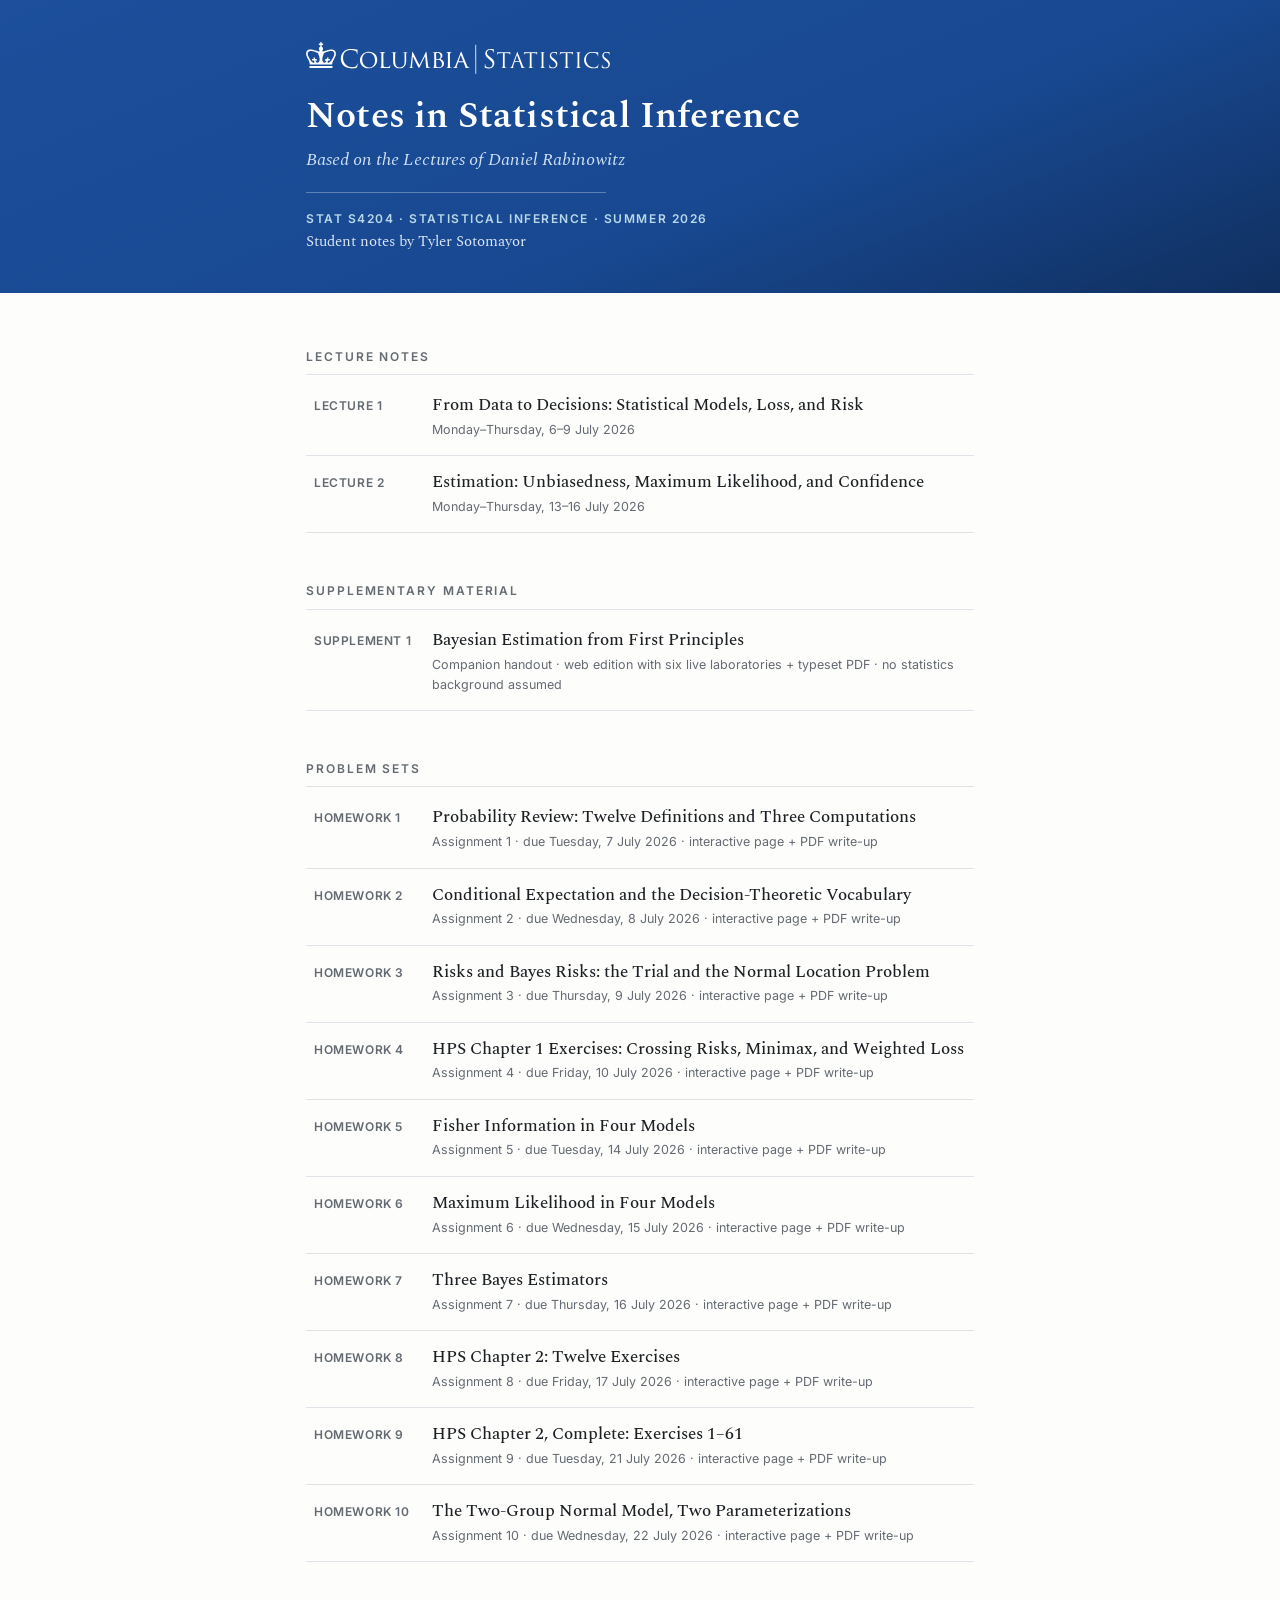
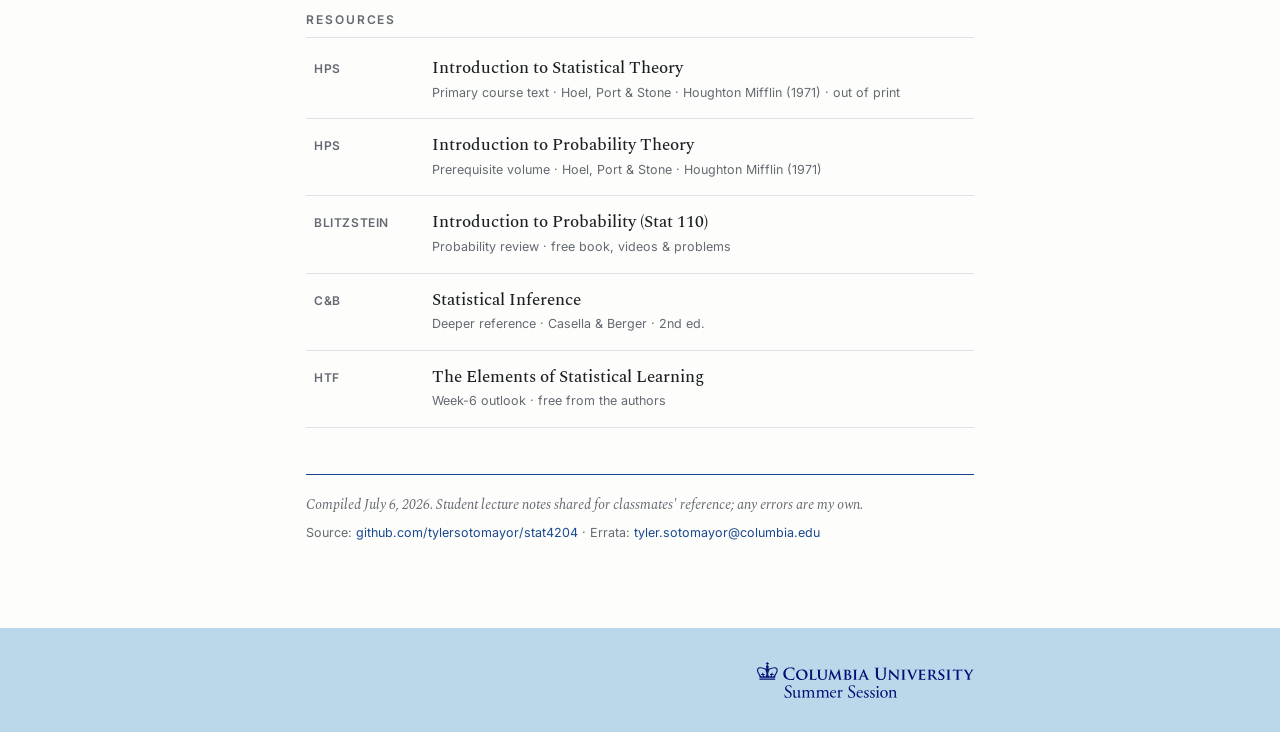
==== commit f9350a90: "Publish Homework 10: the two-group normal model, two parameterizations Write-up (PDF) plus an intera" ====
--- a/index.html
+++ b/index.html
@@ -102,6 +102,7 @@
       <li><a class="row" href="homework-07.html"><span class="num">Homework&nbsp;7</span><span><span class="ttl">Three Bayes Estimators</span><span class="meta">Assignment 7 · due Thursday, 16 July 2026 · interactive page + PDF write-up</span><span class="prev"><span class="lab">Overview</span>The Bayes estimator under squared-error loss in three conjugate models—normal data with a normal prior, Bernoulli with Beta, Poisson with Gamma—each found by matching kernels and taking the posterior mean. All three come out as the same weighted average: sample mean against prior mean, with the prior worth σ²/τ² observations, α+β pseudo-trials, or β units of exposure, and the data buying out the prior as n grows. Interactive: three conjugate-update laboratories with prior, likelihood, and posterior live.</span></span></a></li>
       <li><a class="row" href="homework-08.html"><span class="num">Homework&nbsp;8</span><span><span class="ttl">HPS Chapter 2: Twelve Exercises</span><span class="meta">Assignment 8 · due Friday, 17 July 2026 · interactive page + PDF write-up</span><span class="prev"><span class="lab">Overview</span>Exercises 8, 9, 10, 11, 14, 16, 29, 38, 54, 55, 59(a), and 61 from the estimation chapter: the Poisson sample mean shown efficient, minimum-variance weights (equal for equal variances, precision-proportional otherwise), the efficiency 2/n of using two observations, the mean as the minimizer of expected squared distance, the χ²-based variance estimator and the multiple k = n/(n+2) that beats its unbiased version outright, the information identity derived in general, model-free versus maximum-likelihood estimation of E(1/√X), two Bayes estimators (Poisson-gamma and a truncated-prior exponential worked by parts), the best predictor E(Y|x) = 2x/3, and sequential-equals-batch Bayesian updating. Interactive: precision-weighting bars, the cost-of-unbiasedness curve, and the two-posterior overlay.</span></span></a></li>
       <li><a class="row" href="homework-09.html"><span class="num">Homework&nbsp;9</span><span><span class="ttl">HPS Chapter 2, Complete: Exercises 1–61</span><span class="meta">Assignment 9 · due Tuesday, 21 July 2026 · interactive page + PDF write-up</span><span class="prev"><span class="lab">Overview</span>The entire exercise set at the end of the estimation chapter, all sixty-one problems reproduced verbatim and solved: unbiasedness and the variance bound (including the negative-binomial inverse-sampling estimator and why the bound fails for the uniform), maximum likelihood across a dozen densities and at the boundary, the method of moments and its instability for a binomial's number of trials, confidence intervals for means and variances built on the normal and chi-square, and a closing run of Bayes and minimax problems—two conjugate posteriors, a posterior that is an exponential shifted to the data, absolute-error risk, and best-versus-best-linear prediction. Twelve of the sixty-one were Assignment 8; their solutions are carried over and extended. Interactive: seven laboratories—the minimax equalizer, inverse-sampling bias, the cost of unbiasedness, method-of-moments wobble, the skewed chi-square interval, the shifted-exponential posterior, and best versus best-linear prediction.</span></span></a></li>
+      <li><a class="row" href="homework-10.html"><span class="num">Homework&nbsp;10</span><span><span class="ttl">The Two-Group Normal Model, Two Parameterizations</span><span class="meta">Assignment 10 · due Wednesday, 22 July 2026 · interactive page + PDF write-up</span><span class="prev"><span class="lab">Overview</span>The control-versus-treated model worked in lecture, carried through all eleven parts twice over: once with the group means a₁, a₂ as parameters, once in the regression coding b₀ = a₁, b₁ = a₂ − a₁ with its design matrix. The likelihood and log likelihood with and without matrices, the score and normal equations shown to agree either way, the MLE as the pair of group means ȳ₁, ȳ₂, unbiasedness of the coefficients, the heuristic for the downward-biased variance MLE (mean (n−2)σ²/n), the independence of the coefficients and the variance estimate via zero covariance of jointly normal vectors, standard errors σ√(1/n₁+1/n₂) for the coefficients and for arbitrary linear combinations c′β̂, and a full derivation that the studentized contrast is a t on n−2 degrees of freedom. Interactive: four laboratories—the fit read two ways, the variance MLE running low, the standard error minimized by a balanced design, and the t against the normal.</span></span></a></li>
     </ul>
 
     <h2>Resources</h2>
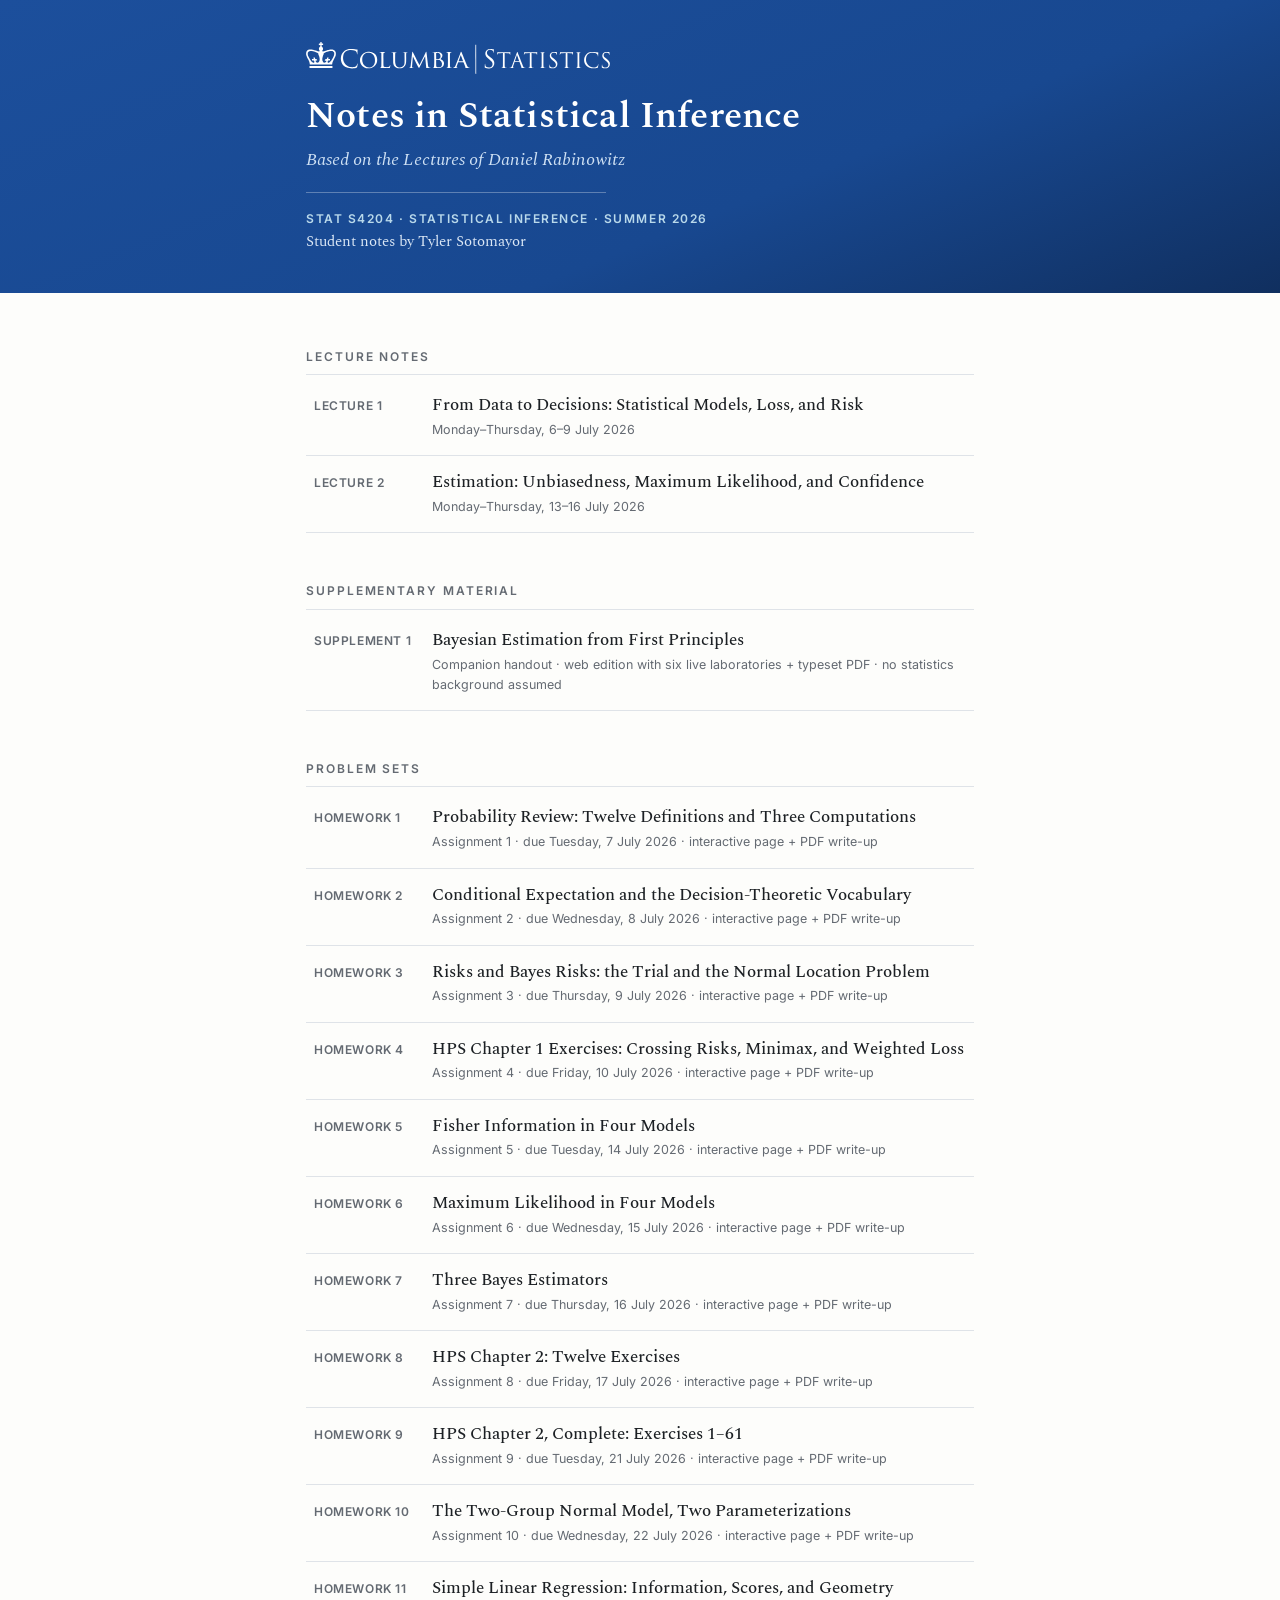
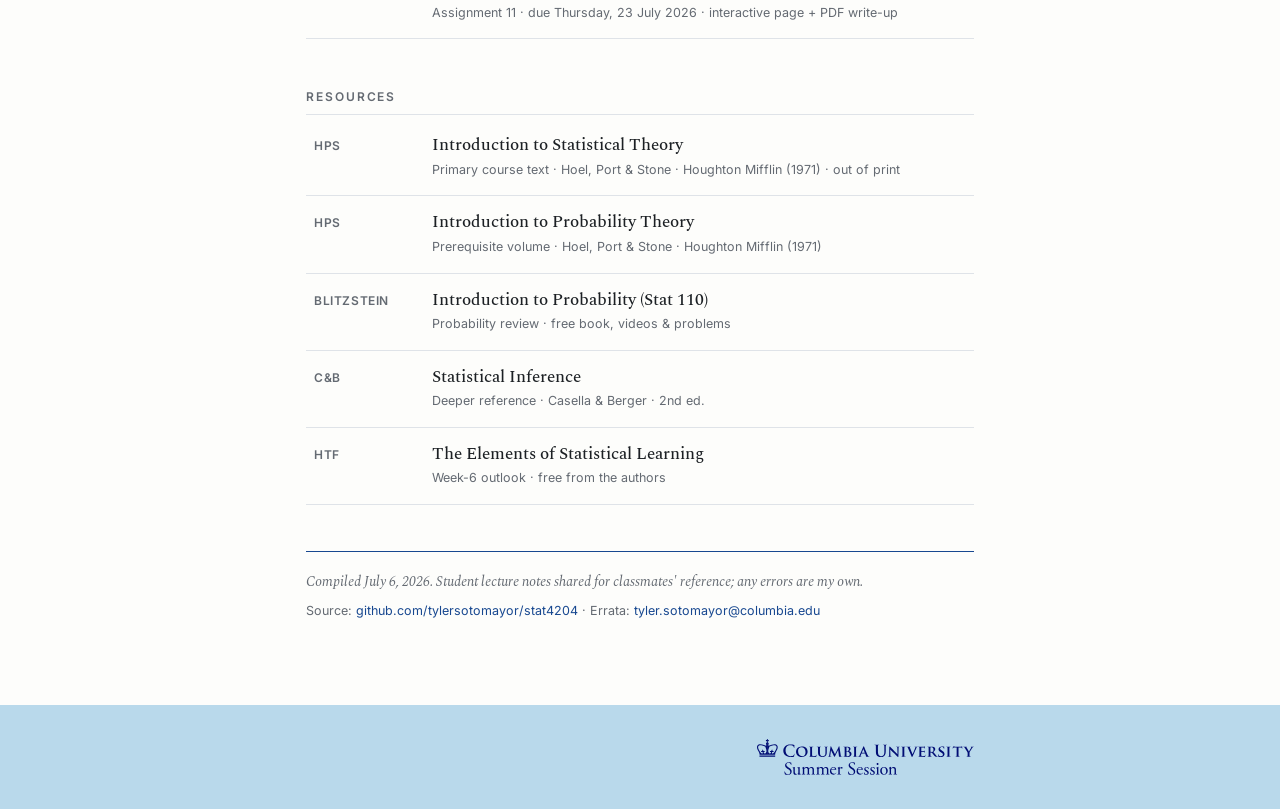
==== commit 9f69ec8c: "Publish Homework 11: simple linear regression — information, scores, and geometry Write-up (PDF) plu" ====
--- a/index.html
+++ b/index.html
@@ -103,6 +103,7 @@
       <li><a class="row" href="homework-08.html"><span class="num">Homework&nbsp;8</span><span><span class="ttl">HPS Chapter 2: Twelve Exercises</span><span class="meta">Assignment 8 · due Friday, 17 July 2026 · interactive page + PDF write-up</span><span class="prev"><span class="lab">Overview</span>Exercises 8, 9, 10, 11, 14, 16, 29, 38, 54, 55, 59(a), and 61 from the estimation chapter: the Poisson sample mean shown efficient, minimum-variance weights (equal for equal variances, precision-proportional otherwise), the efficiency 2/n of using two observations, the mean as the minimizer of expected squared distance, the χ²-based variance estimator and the multiple k = n/(n+2) that beats its unbiased version outright, the information identity derived in general, model-free versus maximum-likelihood estimation of E(1/√X), two Bayes estimators (Poisson-gamma and a truncated-prior exponential worked by parts), the best predictor E(Y|x) = 2x/3, and sequential-equals-batch Bayesian updating. Interactive: precision-weighting bars, the cost-of-unbiasedness curve, and the two-posterior overlay.</span></span></a></li>
       <li><a class="row" href="homework-09.html"><span class="num">Homework&nbsp;9</span><span><span class="ttl">HPS Chapter 2, Complete: Exercises 1–61</span><span class="meta">Assignment 9 · due Tuesday, 21 July 2026 · interactive page + PDF write-up</span><span class="prev"><span class="lab">Overview</span>The entire exercise set at the end of the estimation chapter, all sixty-one problems reproduced verbatim and solved: unbiasedness and the variance bound (including the negative-binomial inverse-sampling estimator and why the bound fails for the uniform), maximum likelihood across a dozen densities and at the boundary, the method of moments and its instability for a binomial's number of trials, confidence intervals for means and variances built on the normal and chi-square, and a closing run of Bayes and minimax problems—two conjugate posteriors, a posterior that is an exponential shifted to the data, absolute-error risk, and best-versus-best-linear prediction. Twelve of the sixty-one were Assignment 8; their solutions are carried over and extended. Interactive: seven laboratories—the minimax equalizer, inverse-sampling bias, the cost of unbiasedness, method-of-moments wobble, the skewed chi-square interval, the shifted-exponential posterior, and best versus best-linear prediction.</span></span></a></li>
       <li><a class="row" href="homework-10.html"><span class="num">Homework&nbsp;10</span><span><span class="ttl">The Two-Group Normal Model, Two Parameterizations</span><span class="meta">Assignment 10 · due Wednesday, 22 July 2026 · interactive page + PDF write-up</span><span class="prev"><span class="lab">Overview</span>The control-versus-treated model worked in lecture, carried through all eleven parts twice over: once with the group means a₁, a₂ as parameters, once in the regression coding b₀ = a₁, b₁ = a₂ − a₁ with its design matrix. The likelihood and log likelihood with and without matrices, the score and normal equations shown to agree either way, the MLE as the pair of group means ȳ₁, ȳ₂, unbiasedness of the coefficients, the heuristic for the downward-biased variance MLE (mean (n−2)σ²/n), the independence of the coefficients and the variance estimate via zero covariance of jointly normal vectors, standard errors σ√(1/n₁+1/n₂) for the coefficients and for arbitrary linear combinations c′β̂, and a full derivation that the studentized contrast is a t on n−2 degrees of freedom. Interactive: four laboratories—the fit read two ways, the variance MLE running low, the standard error minimized by a balanced design, and the t against the normal.</span></span></a></li>
+      <li><a class="row" href="homework-11.html"><span class="num">Homework&nbsp;11</span><span><span class="ttl">Simple Linear Regression: Information, Scores, and Geometry</span><span class="meta">Assignment 11 · due Thursday, 23 July 2026 · interactive page + PDF write-up</span><span class="prev"><span class="lab">Overview</span>The simple linear regression model (an intercept and one covariate, normal errors, known variance) read three ways at once. The coefficient covariance σ²(XᵀX)⁻¹ shown to equal the inverse information (XᵀX/σ²)⁻¹ — the Cramér–Rao bound attained exactly, in finite samples; the representation β̂ − β = Ml with M the inverse information and l the score vector, from which the covariance falls out in one line; the slope written as the score combination (σ²/Sₓₓ)(l₁ − x̄ l₀), its error uncorrelated with the intercept score and unit-correlated with its own (the general fact Cov(β̂ − β, l) = I₂); the slope as the coefficient of the projection of Y onto the centered covariate x̃ = x − x̄1; and the three-subspace decomposition of ℝⁿ (the ones, the centered covariate, the n−2-dimensional complement) with the slope carried by the projection onto the second. Interactive: three laboratories—the covariance ellipse as inverse information, the slope orthogonalized against the intercept, and the slope as a projection onto x̃.</span></span></a></li>
     </ul>
 
     <h2>Resources</h2>
